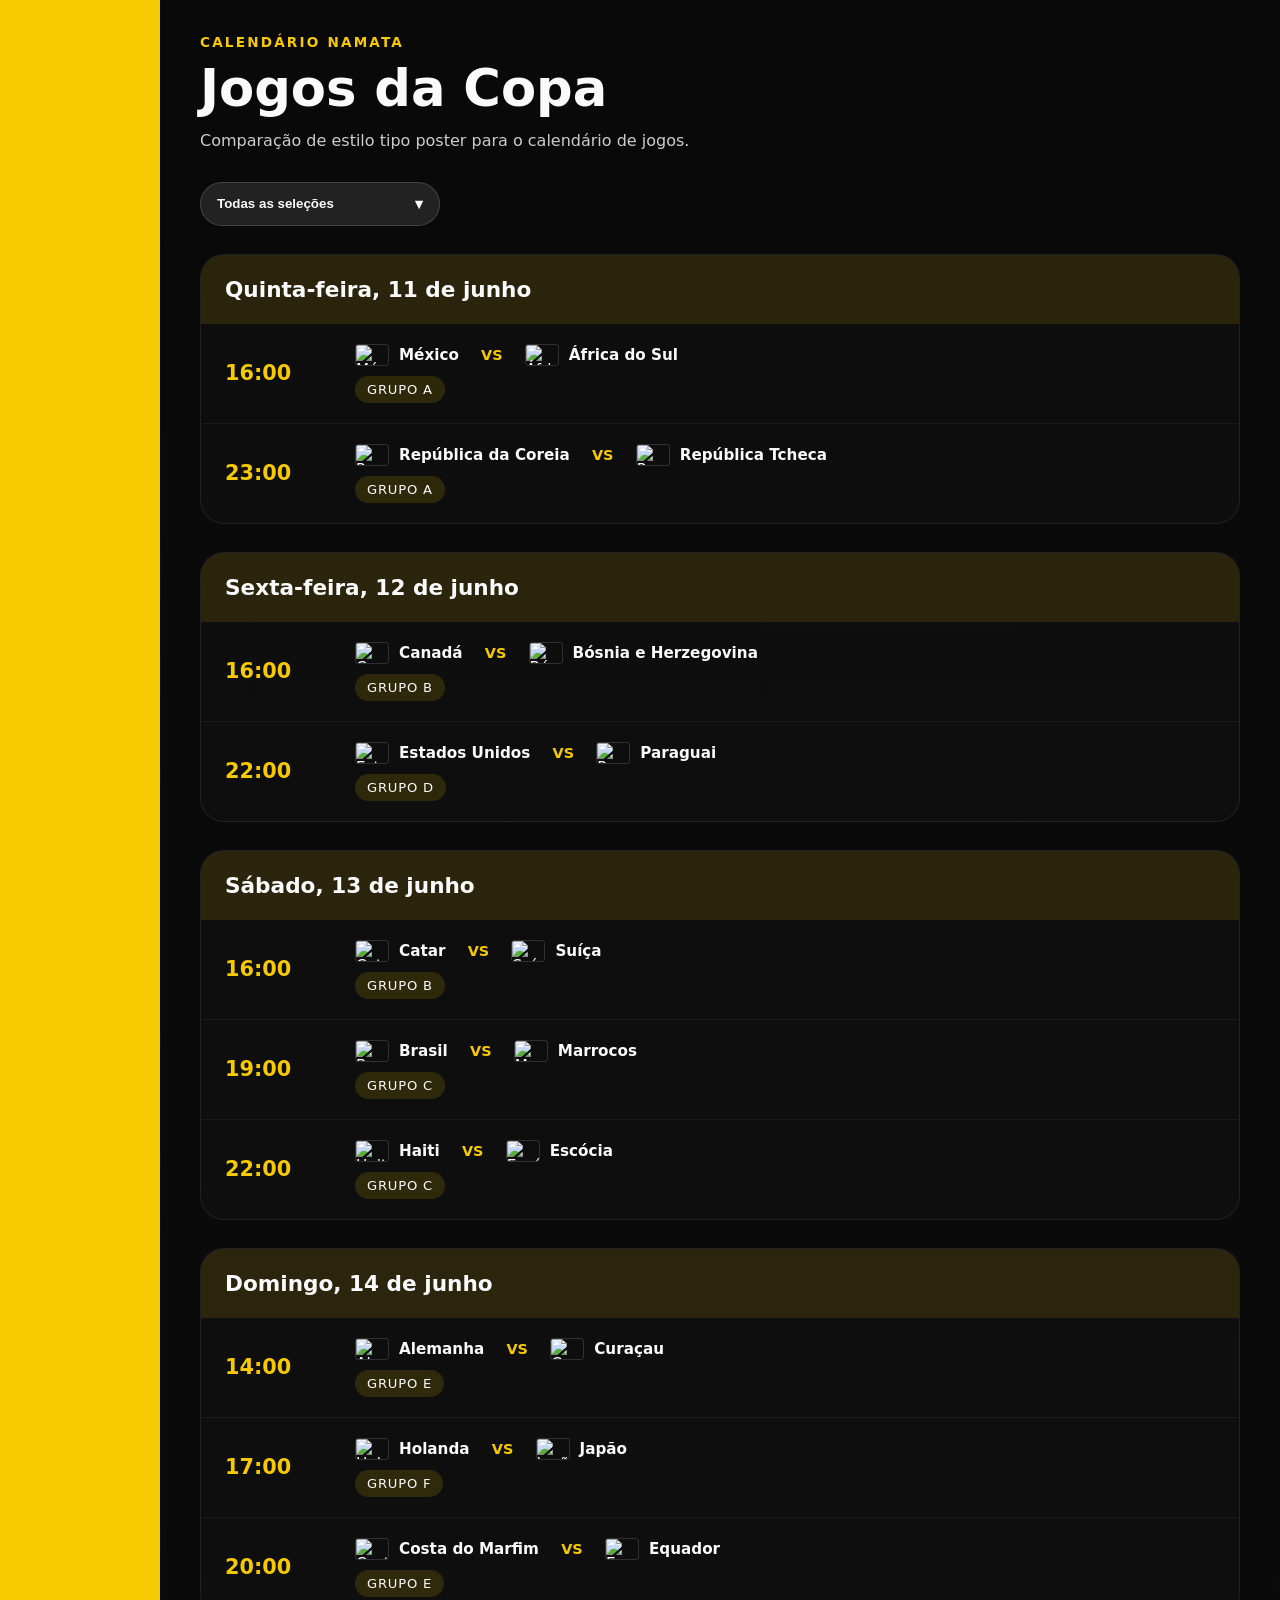
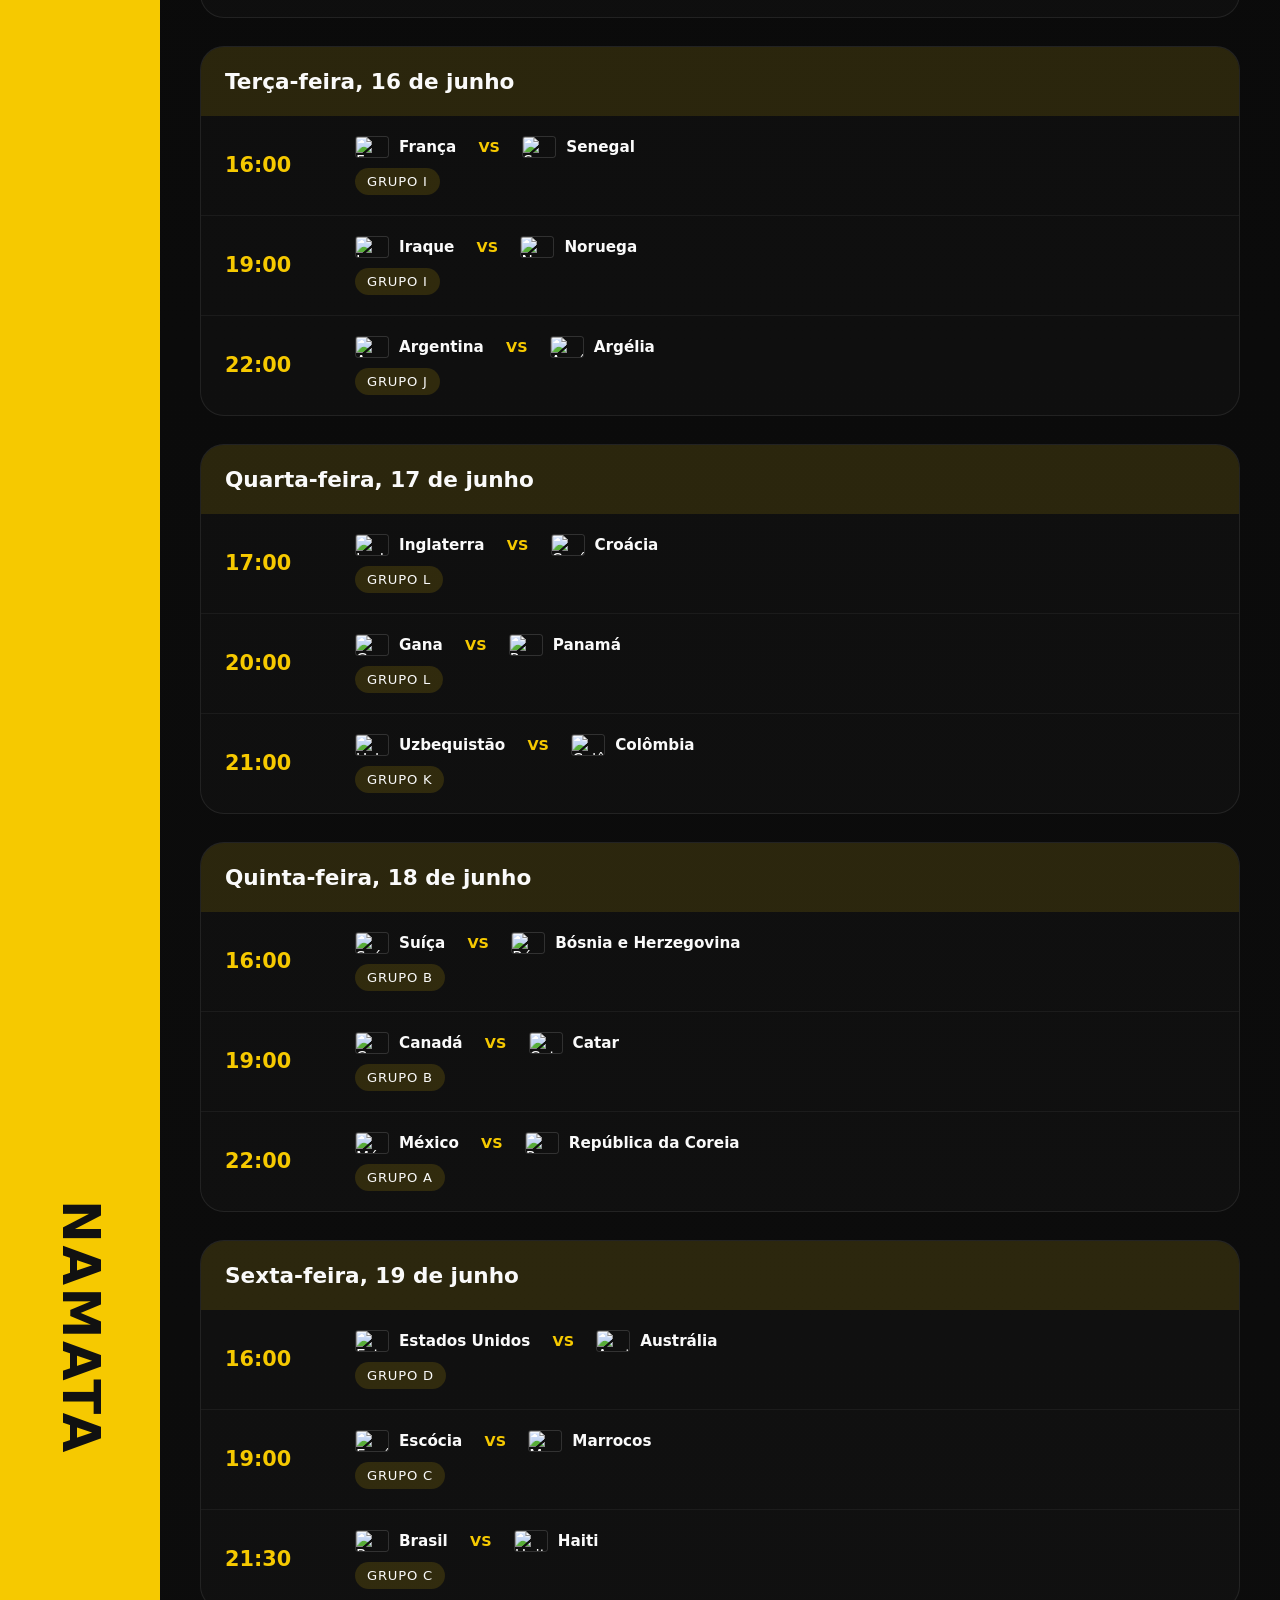
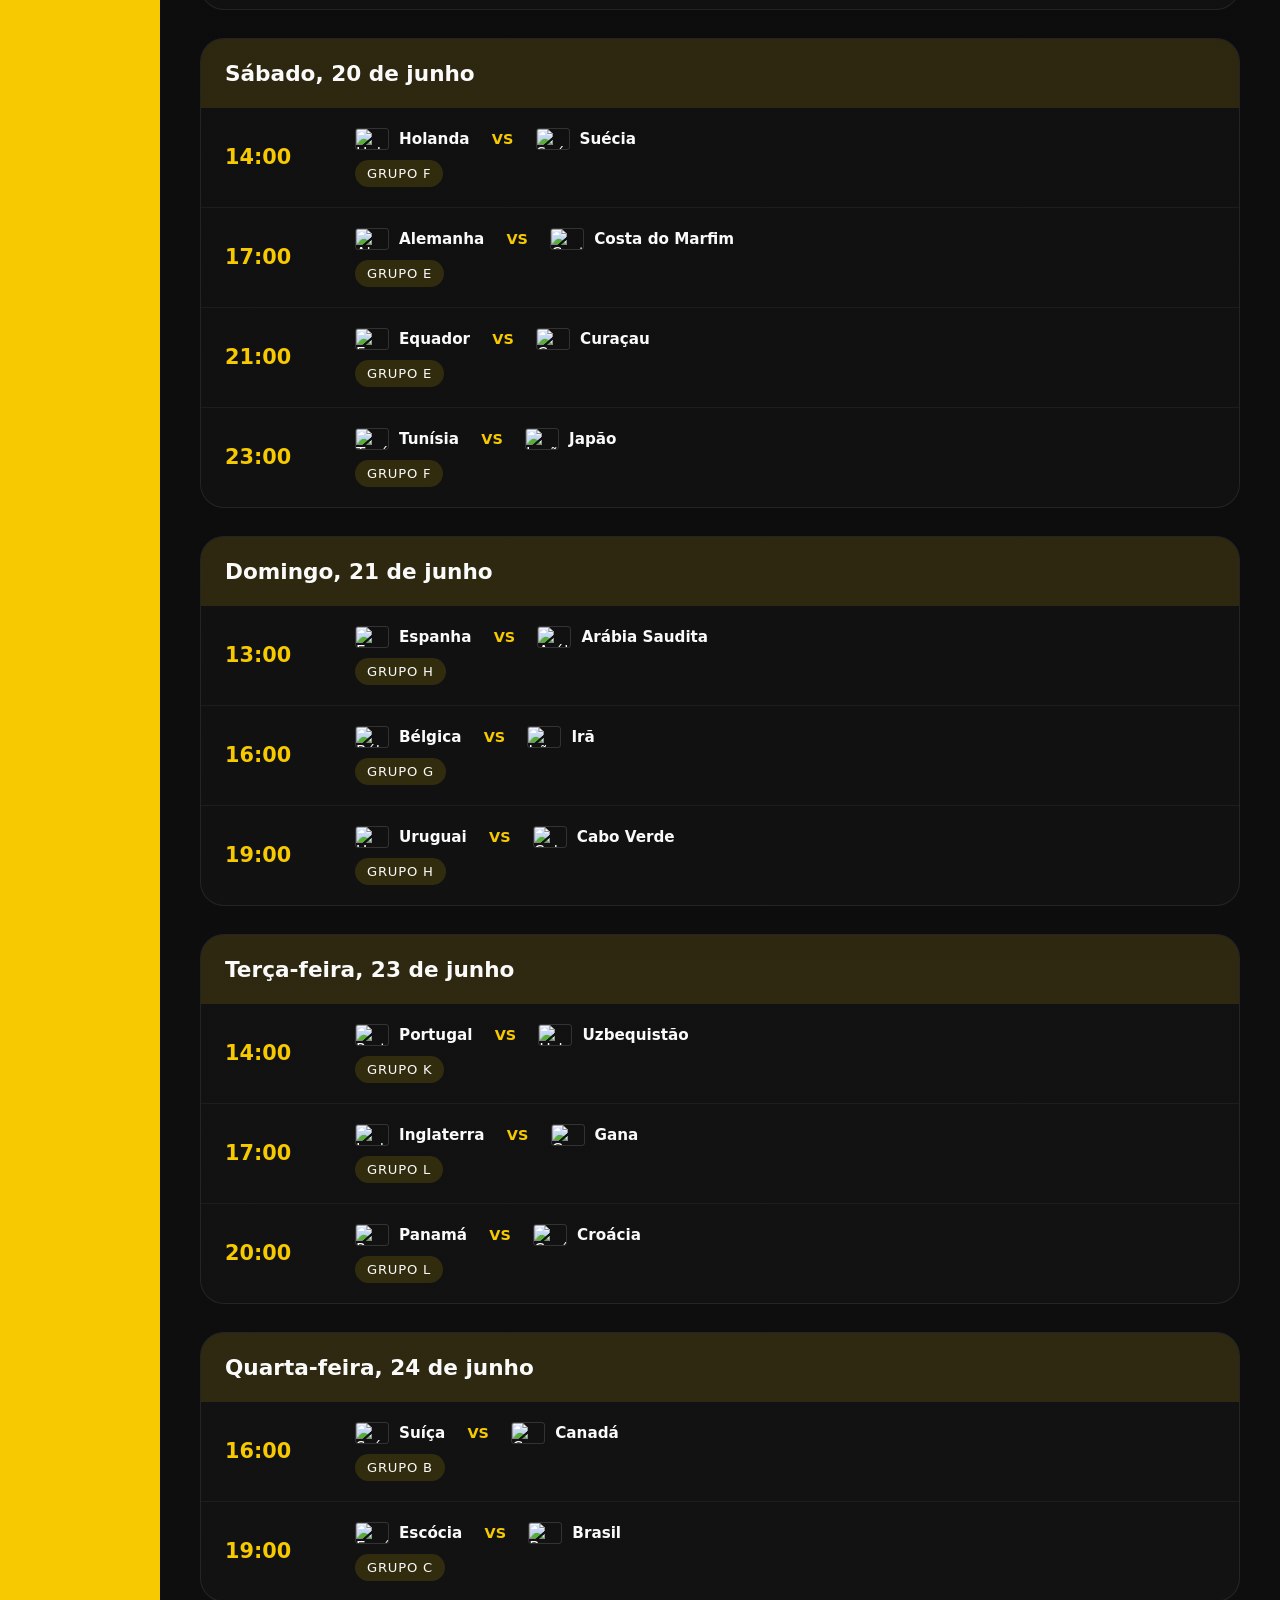
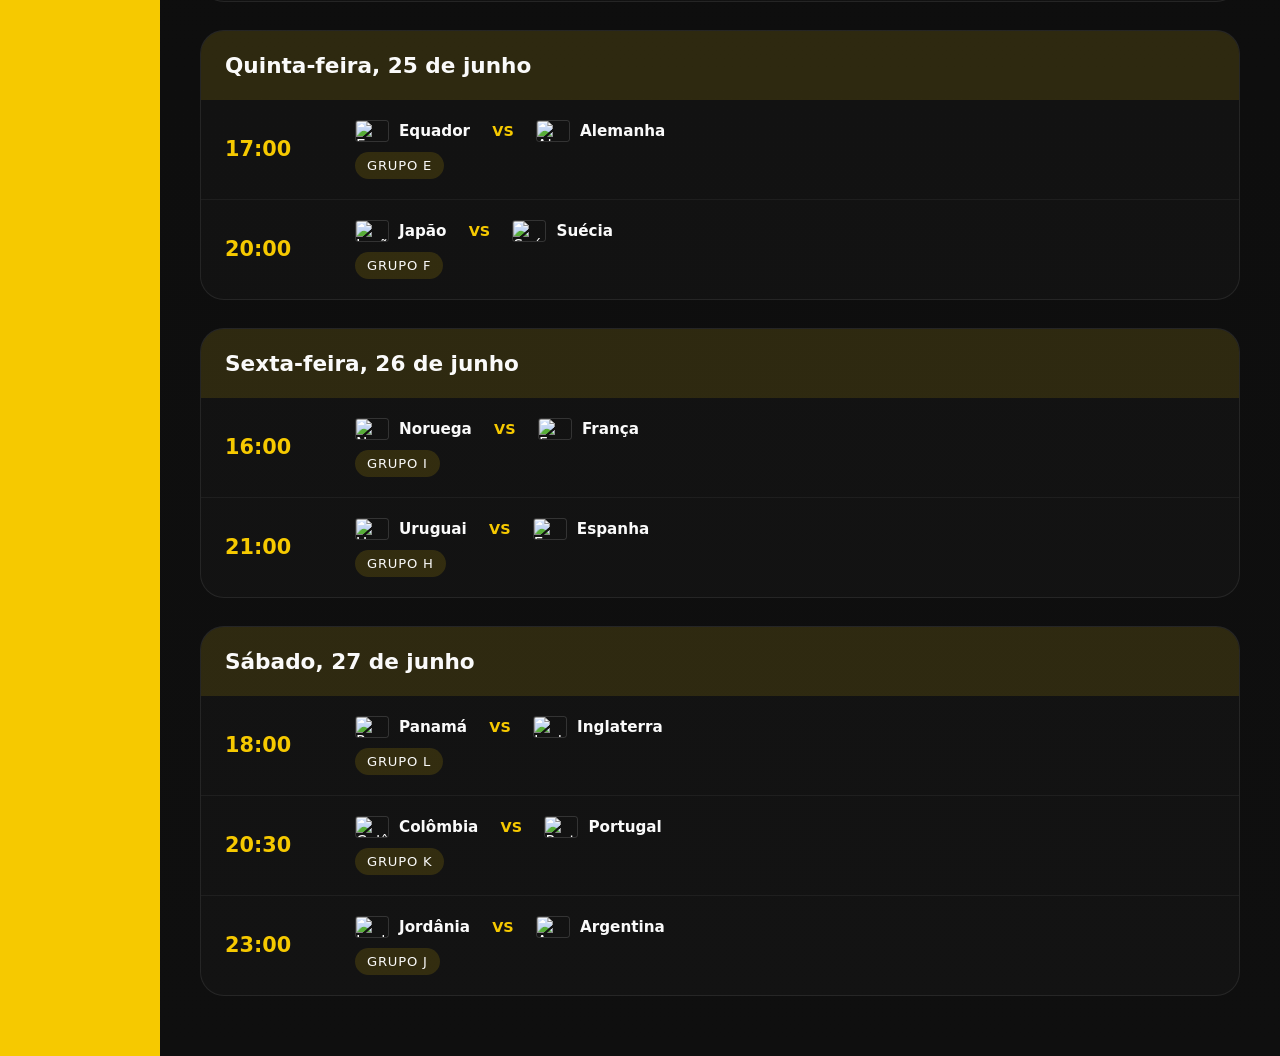
==== index.html @ 5f939810 "Add files via upload" ====
<!DOCTYPE html>
<html lang="pt-BR">
<head>
  <meta charset="UTF-8" />
  <meta name="viewport" content="width=device-width, initial-scale=1.0" />
  <title>Calendário Copa NAMATA - Estilo Poster</title>
  <link rel="stylesheet" href="poster.css" />
</head>
<body>
  <main class="poster-container">
    <aside class="poster-side">
      <span class="poster-side-label">NAMATA</span>
    </aside>

    <section class="poster-content">
      <header class="poster-header">
        <span class="eyebrow">Calendário NAMATA</span>
        <h1>Jogos da Copa</h1>
        <p>Comparação de estilo tipo poster para o calendário de jogos.</p>
      </header>

      <div class="filter-row">
        <button id="teamSelectButton" type="button" class="team-select-button">
          <span id="teamSelectLabel">Todas as seleções</span>
          <span class="arrow">▾</span>
        </button>
        <div id="teamSelectMenu" class="team-select-menu hidden"></div>
      </div>

      <div id="posterSchedule" class="poster-schedule"></div>
    </section>
  </main>

  <script src="poster.js"></script>
</body>
</html>
---- poster.css ----
:root {
  --bg: #070707;
  --panel: #f6c900;
  --card: rgba(255, 255, 255, 0.06);
  --text: #fafafa;
  --muted: #cccccc;
  --accent: #f6c900;
}

* {
  box-sizing: border-box;
}

body {
  margin: 0;
  min-height: 100vh;
  background: linear-gradient(180deg, #090909 0%, #0f0f0f 100%);
  color: var(--text);
  font-family: Inter, system-ui, sans-serif;
}

.poster-container {
  display: grid;
  grid-template-columns: 160px 1fr;
  min-height: 100vh;
}

.poster-side {
  background: var(--panel);
  display: flex;
  align-items: center;
  justify-content: center;
  padding: 24px;
}

.poster-side-label {
  font-size: 3.2rem;
  font-weight: 800;
  line-height: 1;
  letter-spacing: 0.05em;
  writing-mode: vertical-rl;
  text-orientation: mixed;
  text-transform: uppercase;
  color: #111;
}

.poster-content {
  padding: 32px 40px;
}

.poster-header {
  max-width: 720px;
  margin-bottom: 32px;
}

.eyebrow {
  display: inline-block;
  font-size: 0.85rem;
  font-weight: 700;
  letter-spacing: 0.16em;
  text-transform: uppercase;
  color: var(--accent);
  margin-bottom: 14px;
}

.poster-header h1 {
  margin: 0;
  font-size: clamp(2.5rem, 4vw, 4.8rem);
  line-height: 0.95;
}

.poster-header p {
  margin: 18px 0 0;
  max-width: 620px;
  color: var(--muted);
}

.filter-row {
  margin: 18px 0 28px;
  display: flex;
  flex-wrap: wrap;
  gap: 12px;
  align-items: center;
  position: relative;
}

.team-select-button {
  display: inline-flex;
  align-items: center;
  justify-content: space-between;
  gap: 12px;
  min-width: 240px;
  padding: 12px 16px;
  border-radius: 999px;
  border: 1px solid rgba(255, 255, 255, 0.16);
  background: rgba(255, 255, 255, 0.1);
  color: var(--text);
  font-weight: 700;
  cursor: pointer;
}

.team-select-button .arrow {
  font-size: 0.95rem;
}

.team-select-menu {
  position: absolute;
  top: 100%;
  left: 0;
  margin-top: 10px;
  z-index: 10;
  width: min(360px, 100%);
  max-height: 320px;
  overflow-y: auto;
  background: rgba(15, 15, 15, 0.95);
  border: 1px solid rgba(246, 201, 0, 0.24);
  border-radius: 18px;
  box-shadow: 0 20px 50px rgba(0, 0, 0, 0.28);
}

.team-select-menu.hidden {
  display: none;
}

.team-option {
  display: flex;
  align-items: center;
  gap: 12px;
  padding: 12px 16px;
  color: var(--text);
  cursor: pointer;
  transition: background 0.2s ease;
}

.team-option:hover,
.team-option.active {
  background: rgba(246, 201, 0, 0.14);
}

.team-option img {
  width: 28px;
  height: 20px;
  object-fit: cover;
  border-radius: 3px;
  border: 1px solid rgba(255, 255, 255, 0.12);
}

.team-option span {
  white-space: nowrap;
  overflow: hidden;
  text-overflow: ellipsis;
}

.poster-category {
  margin-bottom: 28px;
  border: 1px solid rgba(255, 255, 255, 0.08);
  border-radius: 24px;
  overflow: hidden;
  background: rgba(255, 255, 255, 0.02);
}

.poster-category-header {
  display: flex;
  justify-content: flex-start;
  flex-wrap: wrap;
  align-items: center;
  gap: 12px;
  padding: 22px 24px;
  background: rgba(246, 201, 0, 0.12);
}

.poster-category-header h2 {
  margin: 0;
  font-size: 1.35rem;
}

.poster-events {
  display: grid;
}

.poster-event {
  display: grid;
  grid-template-columns: 110px 1fr;
  gap: 20px;
  align-items: center;
  padding: 20px 24px;
  border-top: 1px solid rgba(255, 255, 255, 0.05);
}

.poster-event:first-of-type {
  border-top: none;
}

.event-time {
  font-size: 1.3rem;
  font-weight: 700;
  color: var(--accent);
}

.event-teams {
  display: flex;
  align-items: center;
  gap: 12px;
  flex-wrap: wrap;
  font-size: 0.95rem;
}

.team-box {
  display: flex;
  align-items: center;
  gap: 10px;
}

.team-flag {
  width: 34px;
  height: 22px;
  object-fit: cover;
  border-radius: 3px;
  border: 1px solid rgba(255, 255, 255, 0.14);
}

.team-box span {
  font-weight: 700;
}

.poster-group {
  display: inline-flex;
  margin-top: 10px;
  padding: 6px 12px;
  border-radius: 999px;
  background: rgba(246, 201, 0, 0.14);
  color: var(--text);
  font-size: 0.82rem;
  letter-spacing: 0.06em;
  text-transform: uppercase;
}

.vs {
  display: inline-flex;
  align-items: center;
  justify-content: center;
  min-width: 42px;
  color: var(--panel);
  font-size: 0.9rem;
  font-weight: 800;
}

@media (max-width: 980px) {
  .poster-container {
    grid-template-columns: 1fr;
  }

  .poster-side {
    padding: 16px;
  }

  .poster-side-label {
    font-size: 2.6rem;
  }
}

@media (max-width: 720px) {
  .poster-content {
    padding: 24px;
  }

  .poster-event {
    grid-template-columns: 1fr;
  }

  .event-time {
    font-size: 1.1rem;
  }

  .poster-header h1 {
    font-size: 2.6rem;
  }
}
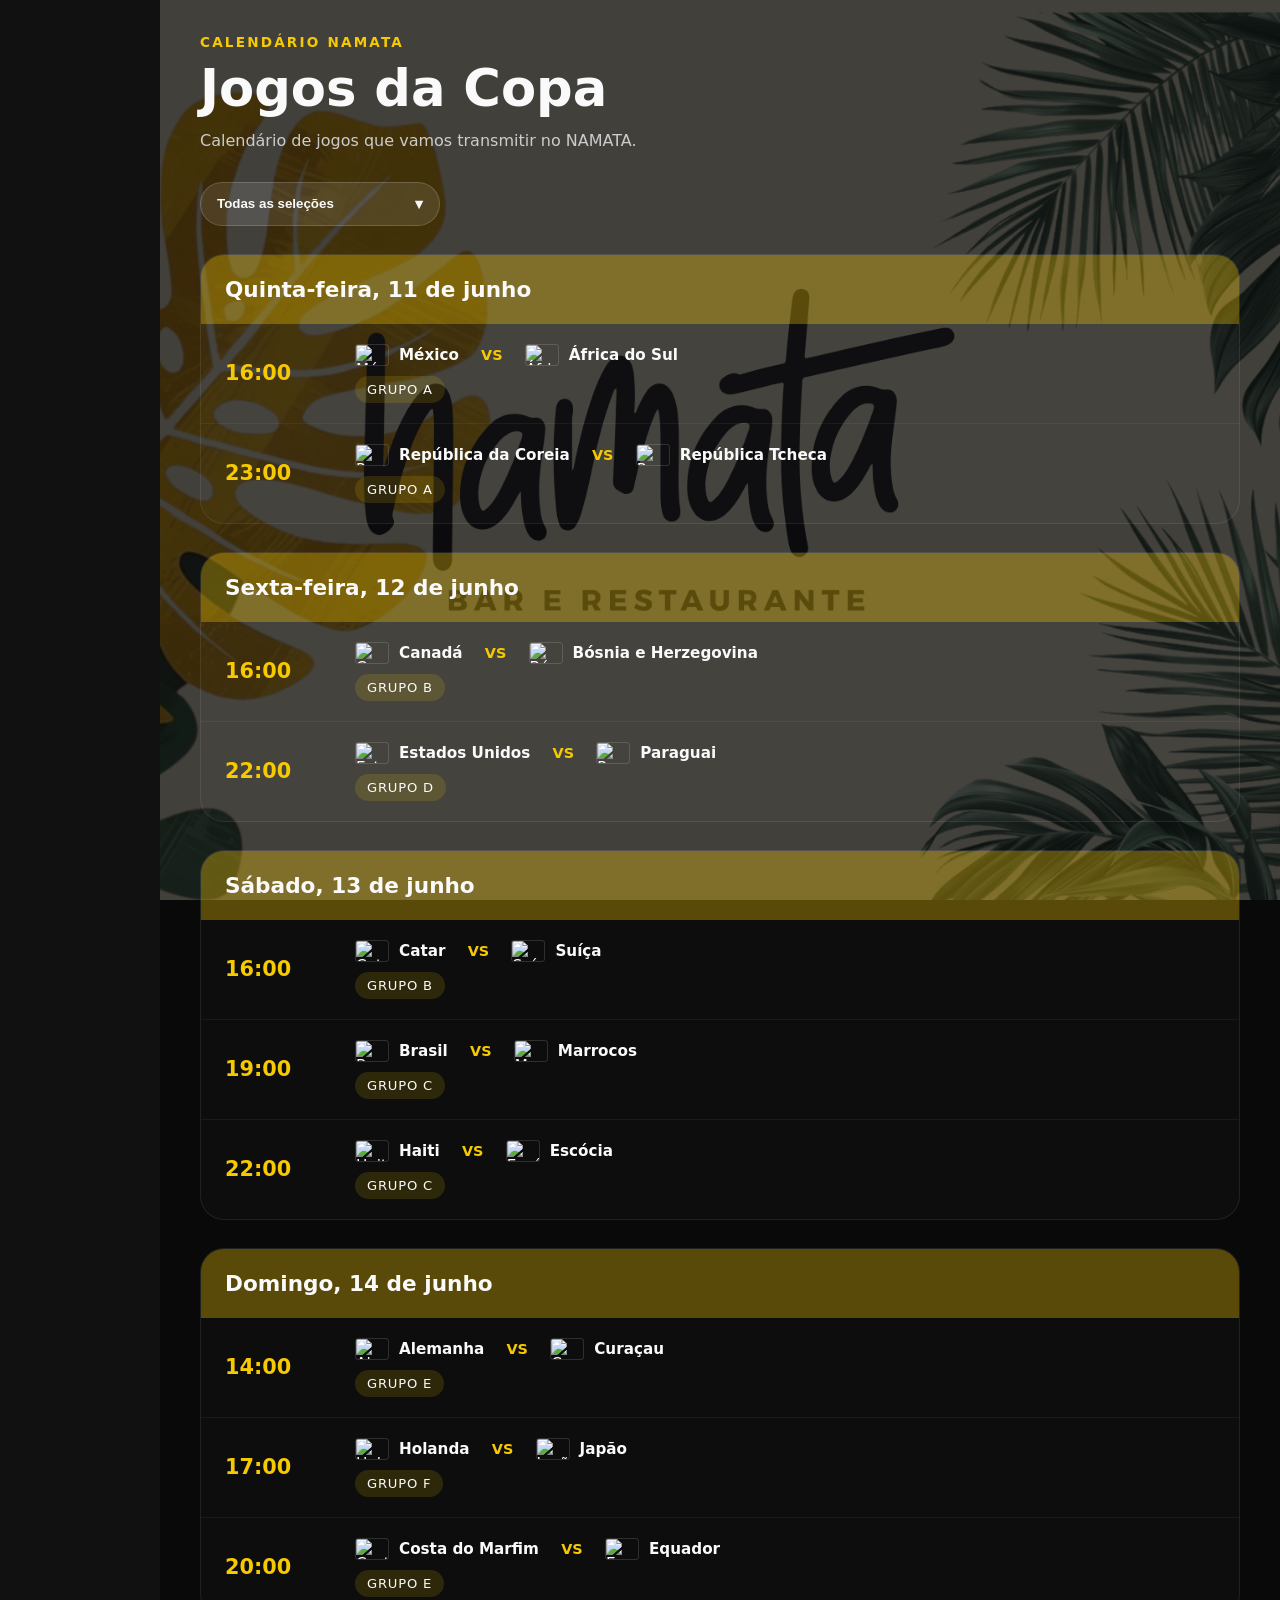
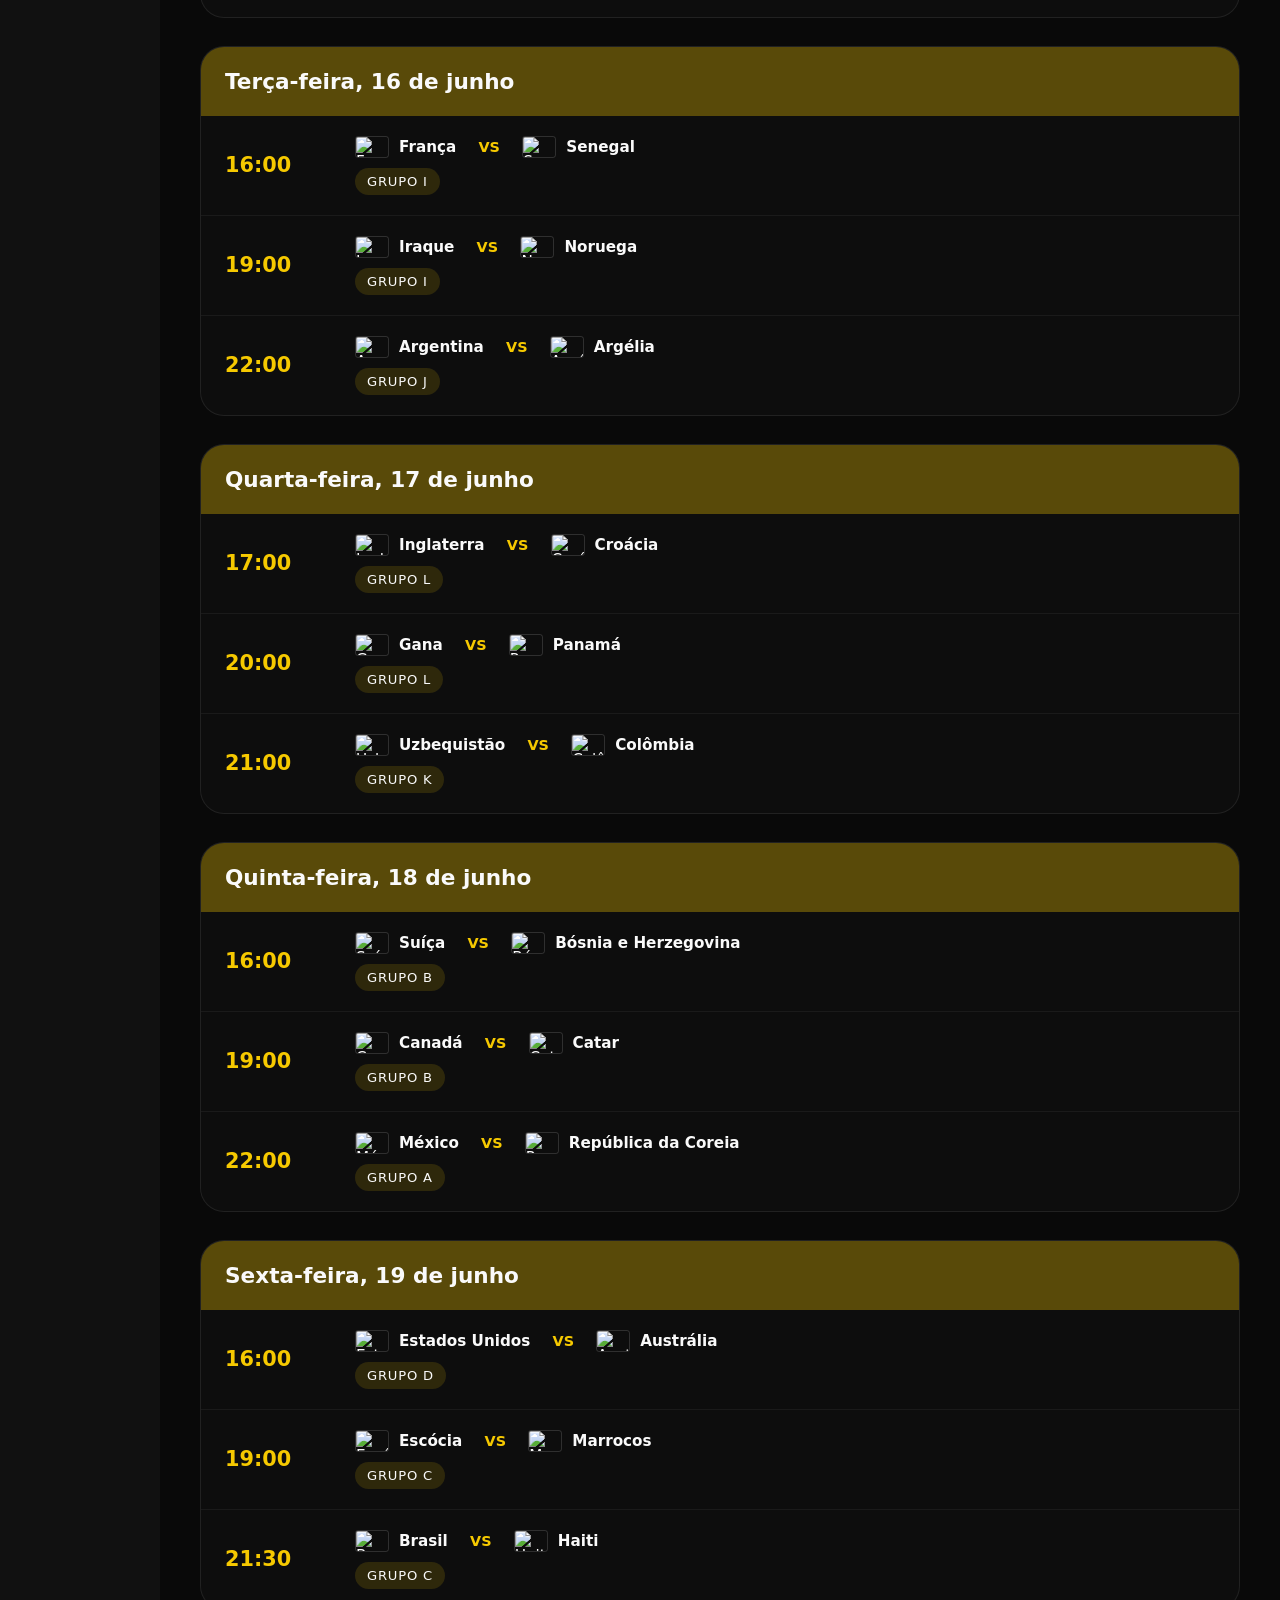
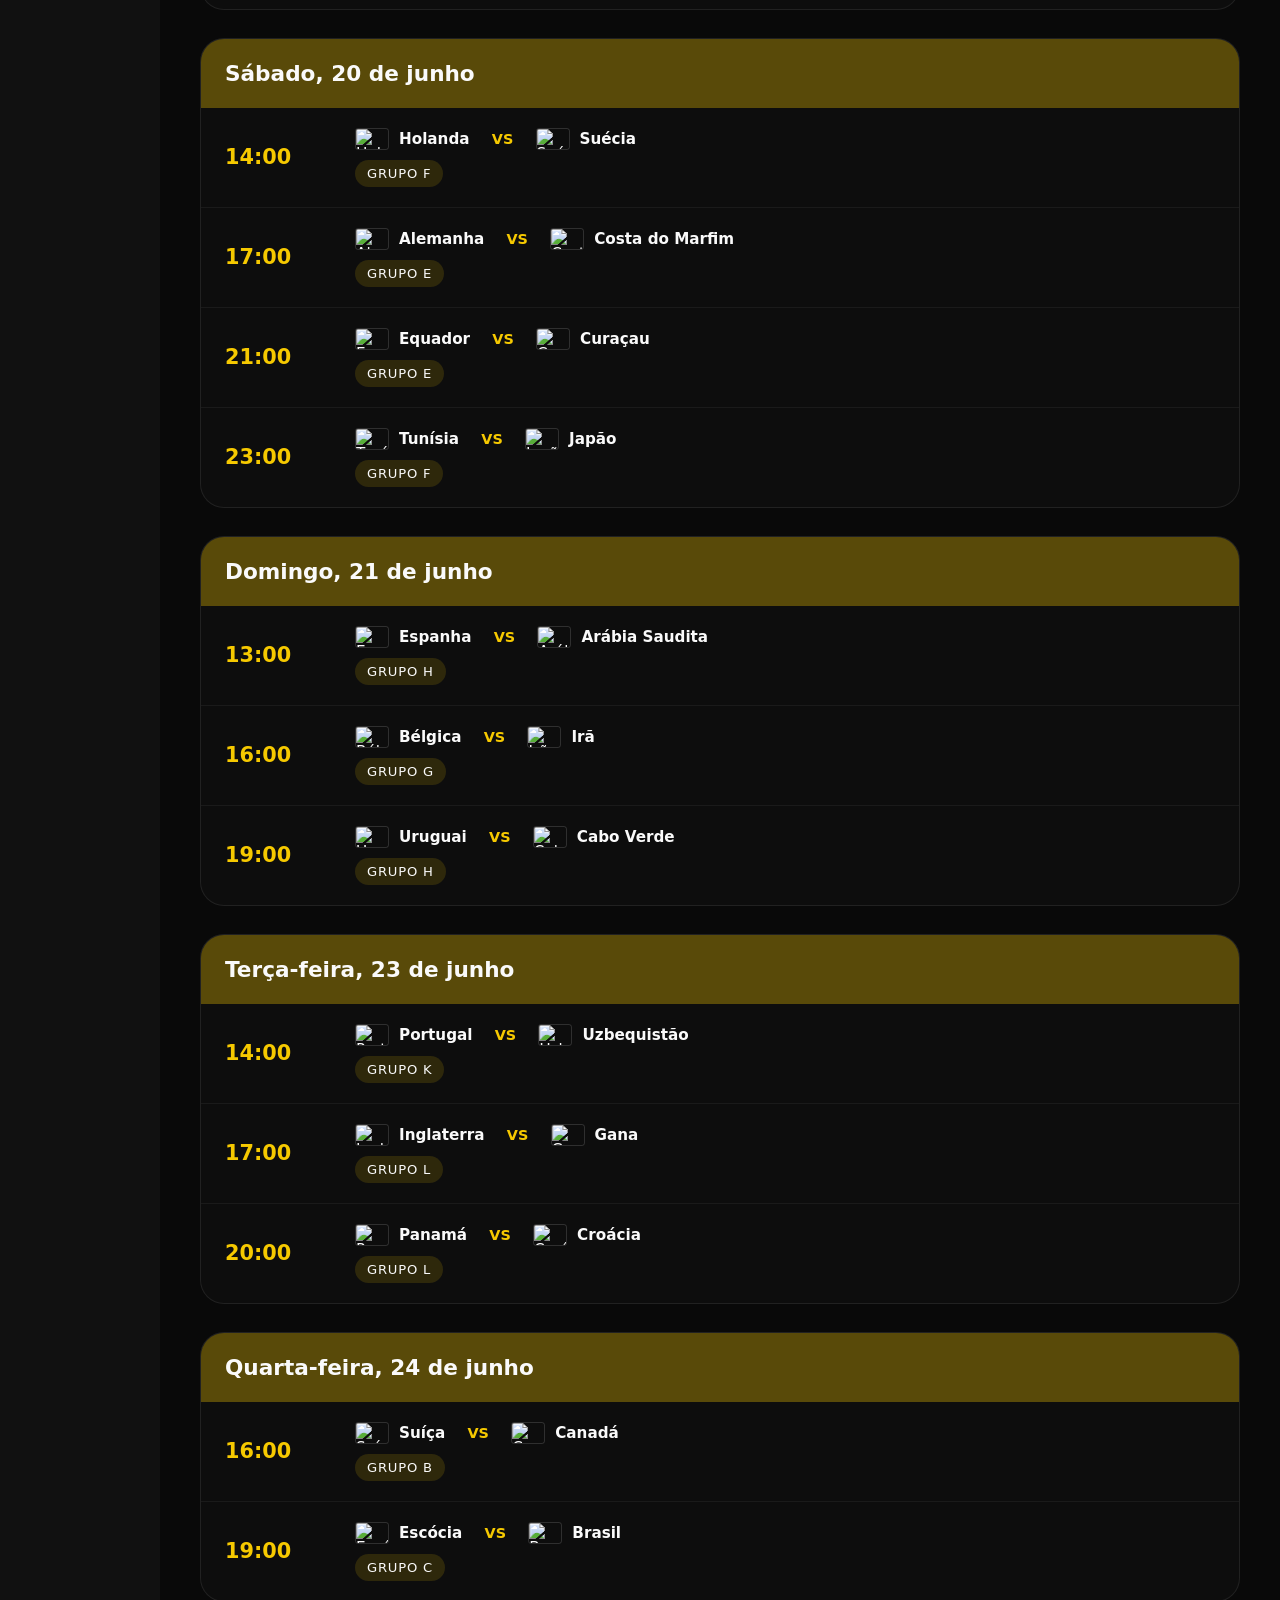
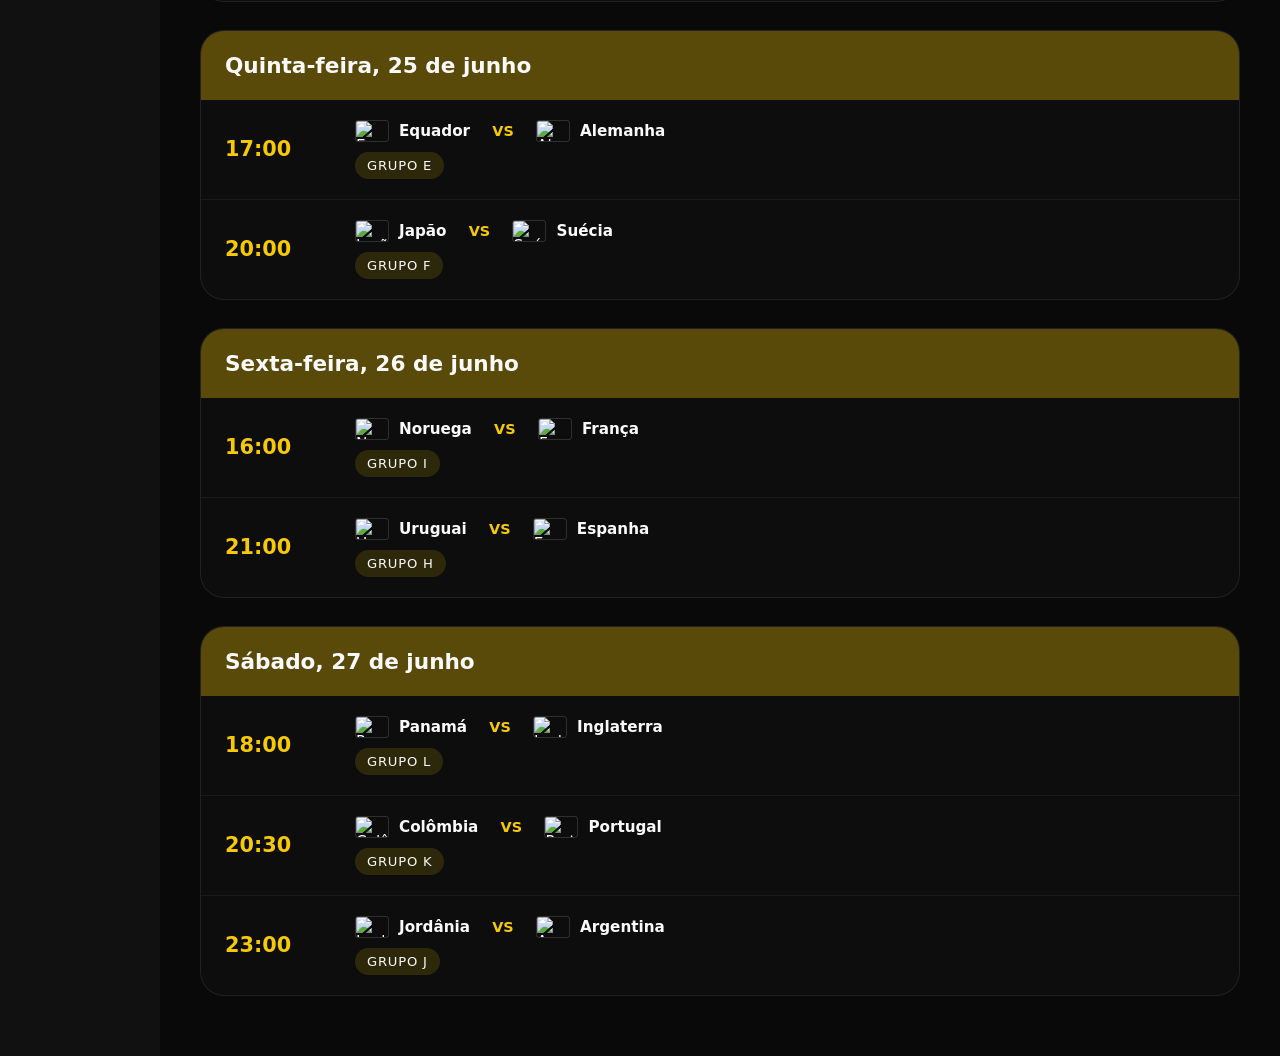
==== commit 691b72ea: "Add files via upload" ====
--- a/index.html
+++ b/index.html
@@ -4,19 +4,22 @@
   <meta charset="UTF-8" />
   <meta name="viewport" content="width=device-width, initial-scale=1.0" />
   <title>Calendário Copa NAMATA - Estilo Poster</title>
-  <link rel="stylesheet" href="poster.css" />
+  <link rel="icon" href="favicon.svg" type="image/svg+xml" />
+  <link rel="shortcut icon" href="favicon.svg" />
+  <link rel="alternate icon" href="favicon.ico" />
+  <link rel="stylesheet" href="styles.css" />
 </head>
 <body>
   <main class="poster-container">
     <aside class="poster-side">
-      <span class="poster-side-label">NAMATA</span>
+      <!-- Barra lateral preta sem texto -->
     </aside>
 
     <section class="poster-content">
       <header class="poster-header">
         <span class="eyebrow">Calendário NAMATA</span>
         <h1>Jogos da Copa</h1>
-        <p>Comparação de estilo tipo poster para o calendário de jogos.</p>
+        <p>Calendário  de jogos que vamos transmitir no NAMATA.</p>
       </header>
 
       <div class="filter-row">
--- a/styles.css
+++ b/styles.css
@@ -0,0 +1,340 @@
+:root {
+  --bg: #070707;
+  --panel: #f6c900;
+  --card: rgba(255, 255, 255, 0.06);
+  --text: #fafafa;
+  --muted: #cccccc;
+  --accent: #f6c900;
+}
+
+* {
+  box-sizing: border-box;
+}
+
+body {
+  margin: 0;
+  min-height: 100vh;
+  background-color: #090909;
+  color: var(--text);
+  font-family: Inter, system-ui, sans-serif;
+  position: relative;
+}
+
+body::before {
+  content: "";
+  position: fixed;
+  inset: 0;
+  background: url("IMG_0015.PNG") center center / cover no-repeat fixed;
+  opacity: 0.7;
+  pointer-events: none;
+  z-index: -2;
+}
+
+@media (max-width: 980px) {
+  body::before {
+    background-position: center top;
+    background-size: cover;
+    opacity: 0.6;
+  }
+  body::after {
+    background: rgba(12, 12, 12, 0.78);
+  }
+}
+
+@media (max-width: 600px) {
+  body::before {
+    background-position: center top;
+    background-size: cover;
+    opacity: 0.5;
+  }
+  body::after {
+    background: rgba(12, 12, 12, 0.85);
+  }
+}
+body::after {
+  content: "";
+  position: fixed;
+  inset: 0;
+  background: rgba(12, 12, 12, 0.65);
+  pointer-events: none;
+  z-index: -1;
+}
+
+.poster-container {
+  display: grid;
+  grid-template-columns: 160px 1fr;
+  min-height: 100vh;
+  position: relative;
+  overflow: hidden;
+}
+
+.poster-container::before {
+  content: "";
+  position: absolute;
+  inset: 0;
+  background: transparent;
+  pointer-events: none;
+  z-index: 0;
+}
+
+.poster-side,
+.poster-content {
+  position: relative;
+  z-index: 1;
+}
+
+.poster-side {
+  background: #111;
+  display: flex;
+  align-items: center;
+  justify-content: center;
+  padding: 24px;
+}
+
+.poster-side-label {
+  font-family: 'Segoe UI', Tahoma, Geneva, Verdana, sans-serif;
+  font-size: 3rem;
+  font-weight: 700;
+  line-height: 1;
+  letter-spacing: 0.15em;
+  text-transform: uppercase;
+  color: #fff;
+}
+
+.poster-content {
+  padding: 32px 40px;
+}
+
+.poster-header {
+  max-width: 720px;
+  margin-bottom: 32px;
+}
+
+.eyebrow {
+  display: inline-block;
+  font-size: 0.85rem;
+  font-weight: 700;
+  letter-spacing: 0.16em;
+  text-transform: uppercase;
+  color: var(--accent);
+  margin-bottom: 14px;
+}
+
+.poster-header h1 {
+  margin: 0;
+  font-size: clamp(2.5rem, 4vw, 4.8rem);
+  line-height: 0.95;
+}
+
+.poster-header p {
+  margin: 18px 0 0;
+  max-width: 620px;
+  color: var(--muted);
+}
+
+.filter-row {
+  margin: 18px 0 28px;
+  display: flex;
+  flex-wrap: wrap;
+  gap: 12px;
+  align-items: center;
+  position: relative;
+}
+
+.team-select-button {
+  display: inline-flex;
+  align-items: center;
+  justify-content: space-between;
+  gap: 12px;
+  min-width: 240px;
+  padding: 12px 16px;
+  border-radius: 999px;
+  border: 1px solid rgba(255, 255, 255, 0.16);
+  background: rgba(255, 255, 255, 0.1);
+  color: var(--text);
+  font-weight: 700;
+  cursor: pointer;
+}
+
+.team-select-button .arrow {
+  font-size: 0.95rem;
+}
+
+.team-select-menu {
+  position: absolute;
+  top: 100%;
+  left: 0;
+  margin-top: 10px;
+  z-index: 10;
+  width: min(360px, 100%);
+  max-height: 320px;
+  overflow-y: auto;
+  background: rgba(15, 15, 15, 0.95);
+  border: 1px solid rgba(246, 201, 0, 0.24);
+  border-radius: 18px;
+  box-shadow: 0 20px 50px rgba(0, 0, 0, 0.28);
+}
+
+.team-select-menu.hidden {
+  display: none;
+}
+
+.team-option {
+  display: flex;
+  align-items: center;
+  gap: 12px;
+  padding: 12px 16px;
+  color: var(--text);
+  cursor: pointer;
+  transition: background 0.2s ease;
+}
+
+.team-option:hover,
+.team-option.active {
+  background: rgba(246, 201, 0, 0.14);
+}
+
+.team-option img {
+  width: 28px;
+  height: 20px;
+  object-fit: cover;
+  border-radius: 3px;
+  border: 1px solid rgba(255, 255, 255, 0.12);
+}
+
+.team-option span {
+  white-space: nowrap;
+  overflow: hidden;
+  text-overflow: ellipsis;
+}
+
+.poster-category {
+  margin-bottom: 28px;
+  border: 1px solid rgba(255, 255, 255, 0.08);
+  border-radius: 24px;
+  overflow: hidden;
+  background: rgba(255, 255, 255, 0.02);
+}
+
+.poster-category-header {
+  display: flex;
+  justify-content: flex-start;
+  flex-wrap: wrap;
+  align-items: center;
+  gap: 12px;
+  padding: 22px 24px;
+  background: rgba(255, 208, 0, 0.315);
+}
+
+.poster-category-header h2 {
+  margin: 0;
+  font-size: 1.35rem;
+}
+
+.poster-events {
+  display: grid;
+}
+
+.poster-event {
+  display: grid;
+  grid-template-columns: 110px 1fr;
+  gap: 20px;
+  align-items: center;
+  padding: 20px 24px;
+  border-top: 1px solid rgba(255, 255, 255, 0.05);
+}
+
+.poster-event:first-of-type {
+  border-top: none;
+}
+
+.event-time {
+  font-size: 1.3rem;
+  font-weight: 700;
+  color: var(--accent);
+}
+
+.event-teams {
+  display: flex;
+  align-items: center;
+  gap: 12px;
+  flex-wrap: wrap;
+  font-size: 0.95rem;
+}
+
+.team-box {
+  display: flex;
+  align-items: center;
+  gap: 10px;
+}
+
+.team-flag {
+  width: 34px;
+  height: 22px;
+  object-fit: cover;
+  border-radius: 3px;
+  border: 1px solid rgba(255, 255, 255, 0.14);
+}
+
+.team-box span {
+  font-weight: 700;
+}
+
+.poster-group {
+  display: inline-flex;
+  margin-top: 10px;
+  padding: 6px 12px;
+  border-radius: 999px;
+  background: rgba(246, 201, 0, 0.14);
+  color: var(--text);
+  font-size: 0.82rem;
+  letter-spacing: 0.06em;
+  text-transform: uppercase;
+}
+
+.vs {
+  display: inline-flex;
+  align-items: center;
+  justify-content: center;
+  min-width: 42px;
+  color: var(--panel);
+  font-size: 0.9rem;
+  font-weight: 800;
+}
+
+@media (max-width: 980px) {
+  .poster-container {
+    grid-template-columns: 1fr;
+  }
+
+  .poster-side {
+    padding: 16px 24px;
+    justify-content: flex-start;
+  }
+
+  .poster-side-label {
+    font-size: 2.6rem;
+    writing-mode: horizontal-tb;
+    text-orientation: initial;
+    transform: none;
+    display: inline-block;
+  }
+}
+
+@media (max-width: 720px) {
+  .poster-content {
+    padding: 24px;
+  }
+
+  .poster-event {
+    grid-template-columns: 1fr;
+  }
+
+  .event-time {
+    font-size: 1.1rem;
+  }
+
+  .poster-header h1 {
+    font-size: 2.6rem;
+  }
+}
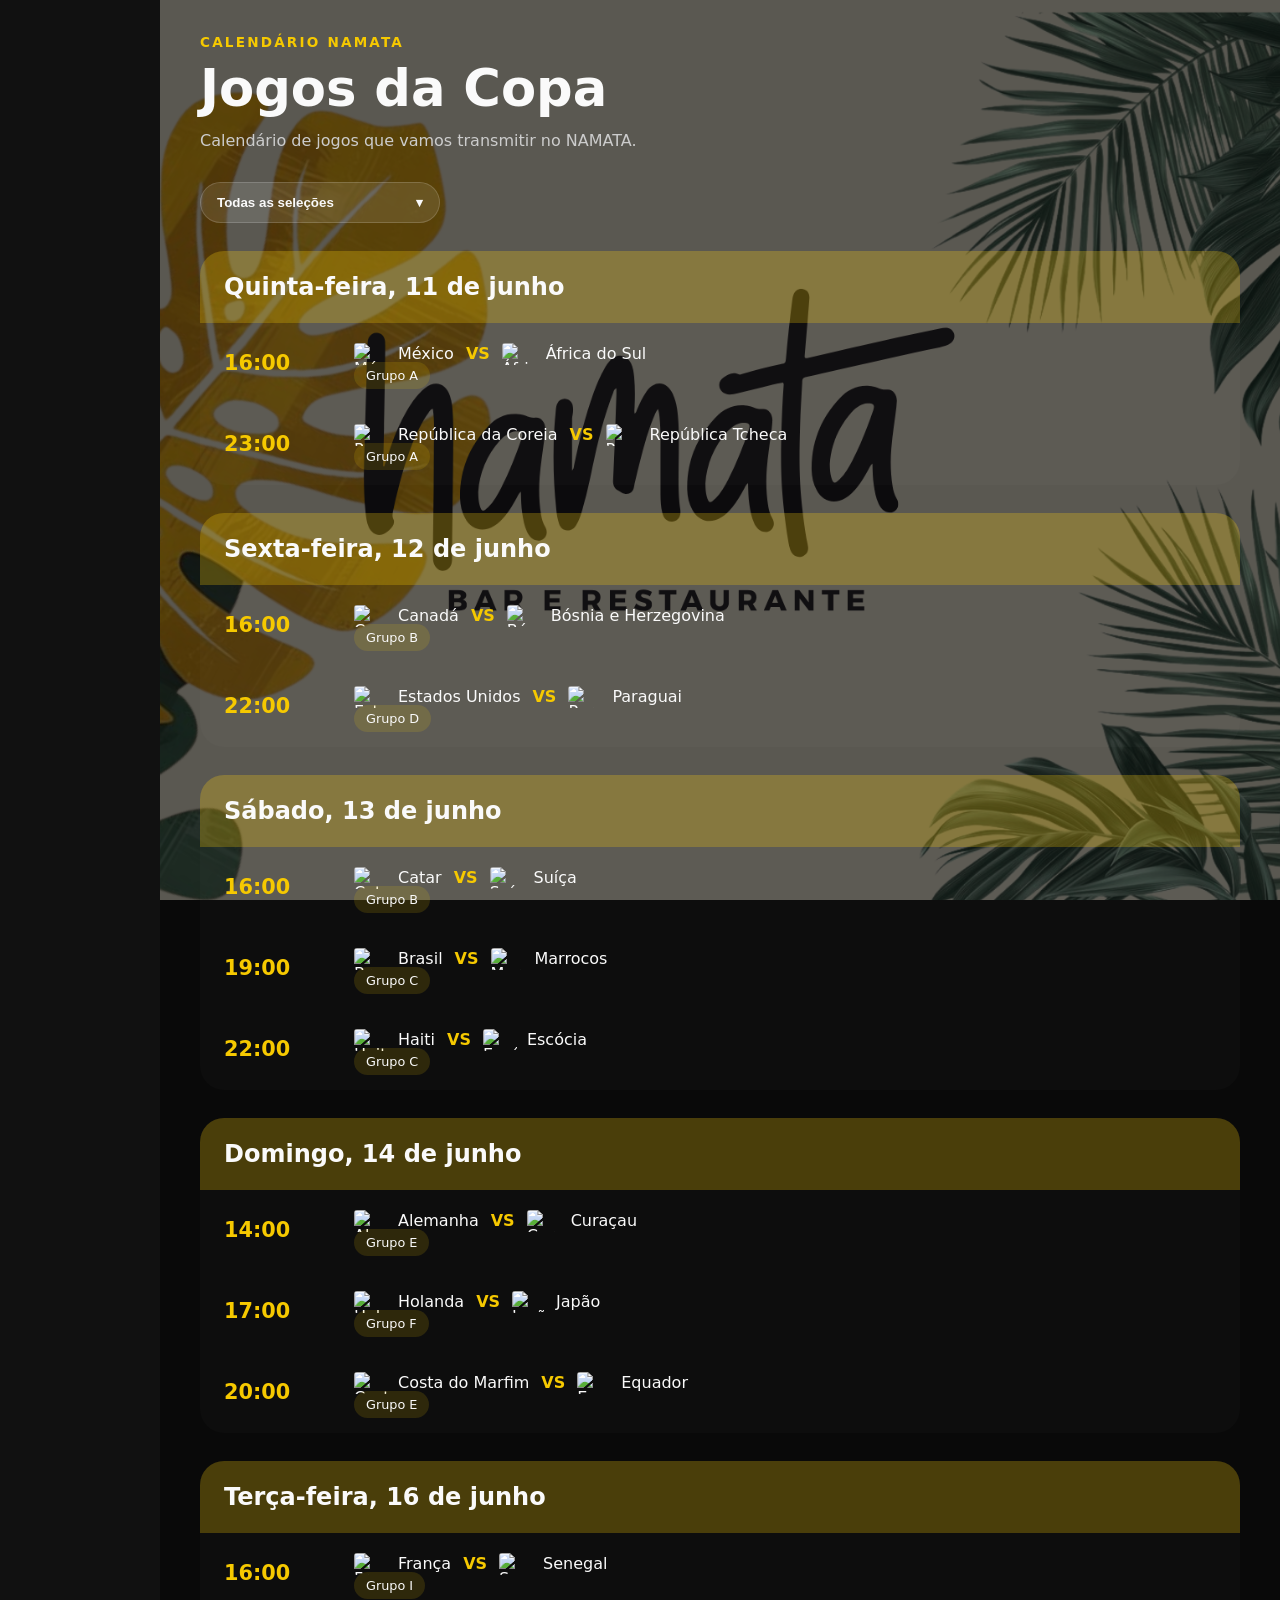
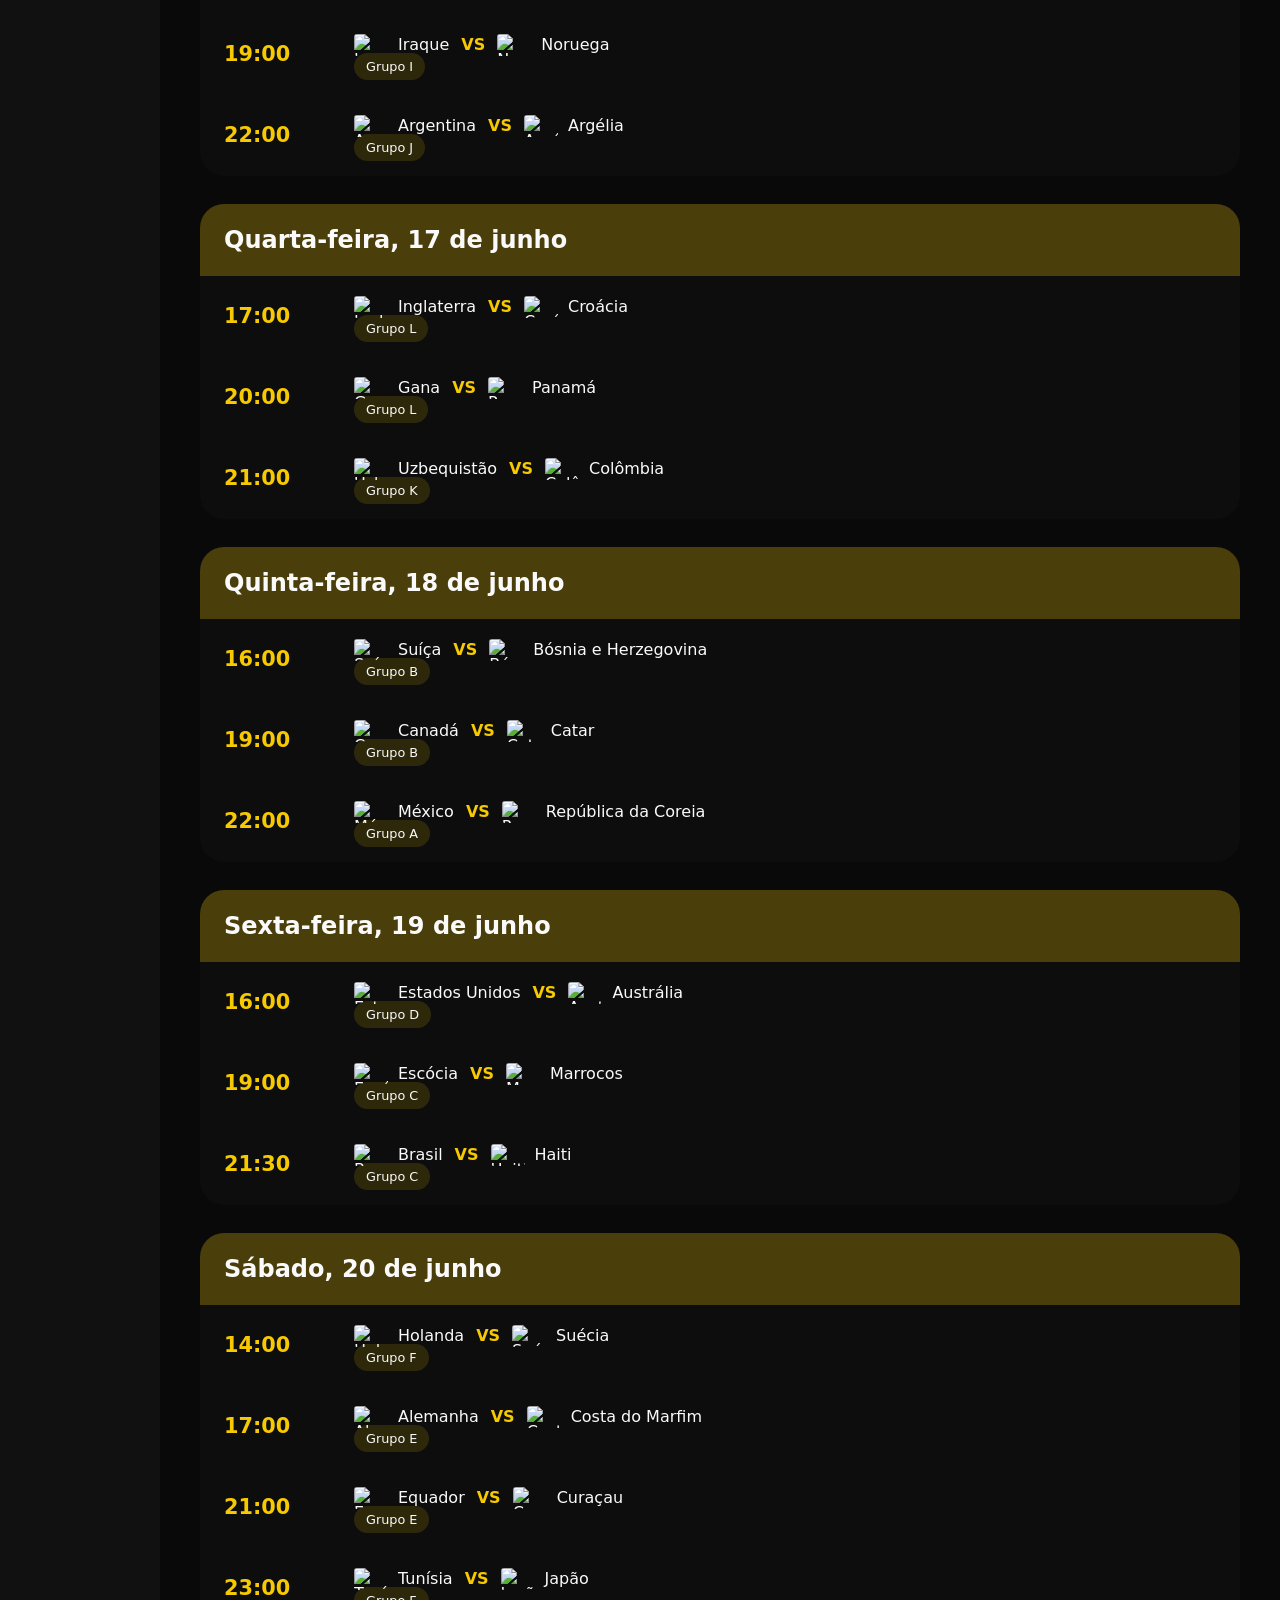
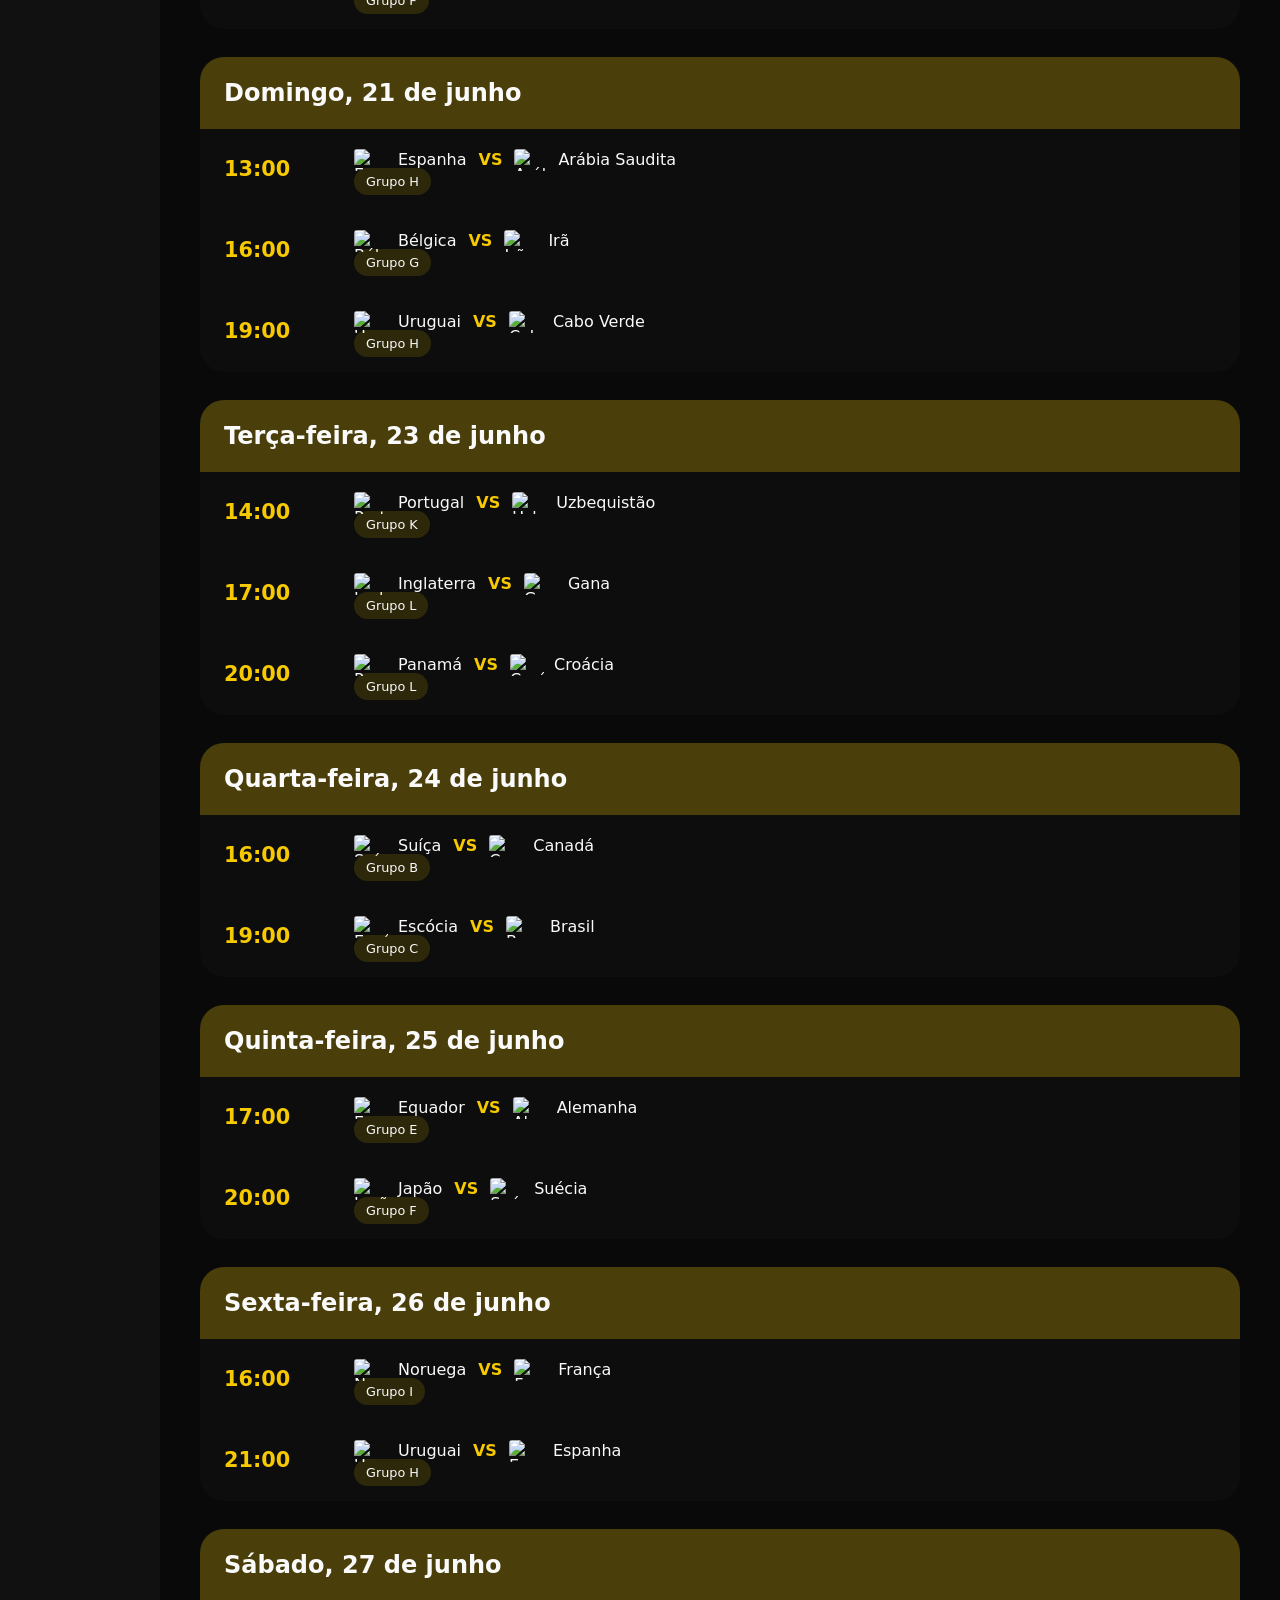
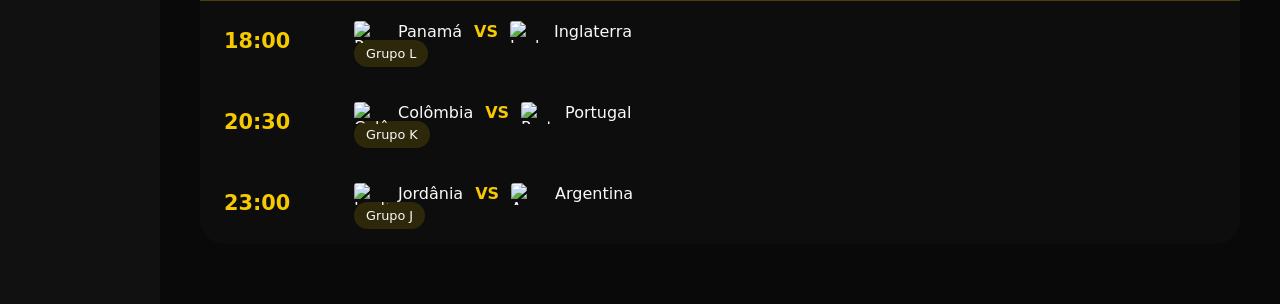
==== commit f632bd4f: "Add files via upload" ====
--- a/index.html
+++ b/index.html
@@ -10,6 +10,7 @@
   <link rel="stylesheet" href="styles.css" />
 </head>
 <body>
+  <div class="bg-fixed"></div>
   <main class="poster-container">
     <aside class="poster-side">
       <!-- Barra lateral preta sem texto -->
--- a/styles.css
+++ b/styles.css
@@ -20,46 +20,38 @@
   position: relative;
 }
 
-body::before {
+/* 🔥 BACKGROUND FIXO (FUNCIONA NO IOS) */
+.bg-fixed {
+  position: fixed;
+  top: 0;
+  left: 0;
+  width: 100%;
+  height: 100vh;
+  background: url("IMG_0015.PNG") center center / cover no-repeat;
+  z-index: -2;
+  pointer-events: none;
+  transform: translateZ(0);
+  will-change: transform;
+}
+
+/* 🌑 OVERLAY */
+.bg-fixed::after {
   content: "";
-  position: fixed;
-  inset: 0;
-  background: url("IMG_0015.PNG") center center / cover no-repeat fixed;
-  opacity: 0.7;
-  pointer-events: none;
-  z-index: -2;
-}
-
-@media (max-width: 980px) {
-  body::before {
-    background-position: center top;
-    background-size: cover;
-    opacity: 0.6;
-  }
-  body::after {
-    background: rgba(12, 12, 12, 0.78);
-  }
-}
-
-@media (max-width: 600px) {
-  body::before {
-    background-position: center top;
-    background-size: cover;
-    opacity: 0.5;
-  }
-  body::after {
-    background: rgba(12, 12, 12, 0.85);
-  }
-}
-body::after {
-  content: "";
-  position: fixed;
+  position: absolute;
   inset: 0;
   background: rgba(12, 12, 12, 0.65);
-  pointer-events: none;
-  z-index: -1;
-}
-
+}
+
+/* 📱 FIX REAL PARA IOS */
+@supports (-webkit-touch-callout: none) {
+  .bg-fixed {
+    position: absolute;
+    height: 120vh;
+    background-position: center top;
+  }
+}
+
+/* 📦 LAYOUT */
 .poster-container {
   display: grid;
   grid-template-columns: 160px 1fr;
@@ -68,15 +60,6 @@
   overflow: hidden;
 }
 
-.poster-container::before {
-  content: "";
-  position: absolute;
-  inset: 0;
-  background: transparent;
-  pointer-events: none;
-  z-index: 0;
-}
-
 .poster-side,
 .poster-content {
   position: relative;
@@ -105,6 +88,7 @@
   padding: 32px 40px;
 }
 
+/* HEADER */
 .poster-header {
   max-width: 720px;
   margin-bottom: 32px;
@@ -132,6 +116,7 @@
   color: var(--muted);
 }
 
+/* FILTRO */
 .filter-row {
   margin: 18px 0 28px;
   display: flex;
@@ -154,10 +139,6 @@
   color: var(--text);
   font-weight: 700;
   cursor: pointer;
-}
-
-.team-select-button .arrow {
-  font-size: 0.95rem;
 }
 
 .team-select-menu {
@@ -170,9 +151,7 @@
   max-height: 320px;
   overflow-y: auto;
   background: rgba(15, 15, 15, 0.95);
-  border: 1px solid rgba(246, 201, 0, 0.24);
   border-radius: 18px;
-  box-shadow: 0 20px 50px rgba(0, 0, 0, 0.28);
 }
 
 .team-select-menu.hidden {
@@ -184,68 +163,43 @@
   align-items: center;
   gap: 12px;
   padding: 12px 16px;
-  color: var(--text);
   cursor: pointer;
-  transition: background 0.2s ease;
-}
-
-.team-option:hover,
-.team-option.active {
+}
+
+.team-option:hover {
   background: rgba(246, 201, 0, 0.14);
 }
 
 .team-option img {
   width: 28px;
   height: 20px;
-  object-fit: cover;
   border-radius: 3px;
-  border: 1px solid rgba(255, 255, 255, 0.12);
-}
-
-.team-option span {
-  white-space: nowrap;
-  overflow: hidden;
-  text-overflow: ellipsis;
-}
-
+}
+
+/* CATEGORIA */
 .poster-category {
   margin-bottom: 28px;
-  border: 1px solid rgba(255, 255, 255, 0.08);
   border-radius: 24px;
   overflow: hidden;
   background: rgba(255, 255, 255, 0.02);
 }
 
 .poster-category-header {
-  display: flex;
-  justify-content: flex-start;
-  flex-wrap: wrap;
-  align-items: center;
-  gap: 12px;
   padding: 22px 24px;
-  background: rgba(255, 208, 0, 0.315);
+  background: rgba(255, 208, 0, 0.25);
 }
 
 .poster-category-header h2 {
   margin: 0;
-  font-size: 1.35rem;
-}
-
-.poster-events {
-  display: grid;
-}
-
+}
+
+/* EVENTOS */
 .poster-event {
   display: grid;
   grid-template-columns: 110px 1fr;
   gap: 20px;
   align-items: center;
   padding: 20px 24px;
-  border-top: 1px solid rgba(255, 255, 255, 0.05);
-}
-
-.poster-event:first-of-type {
-  border-top: none;
 }
 
 .event-time {
@@ -259,7 +213,6 @@
   align-items: center;
   gap: 12px;
   flex-wrap: wrap;
-  font-size: 0.95rem;
 }
 
 .team-box {
@@ -271,53 +224,34 @@
 .team-flag {
   width: 34px;
   height: 22px;
-  object-fit: cover;
   border-radius: 3px;
-  border: 1px solid rgba(255, 255, 255, 0.14);
-}
-
-.team-box span {
-  font-weight: 700;
 }
 
 .poster-group {
-  display: inline-flex;
   margin-top: 10px;
   padding: 6px 12px;
   border-radius: 999px;
   background: rgba(246, 201, 0, 0.14);
-  color: var(--text);
-  font-size: 0.82rem;
-  letter-spacing: 0.06em;
-  text-transform: uppercase;
+  font-size: 0.8rem;
 }
 
 .vs {
-  display: inline-flex;
-  align-items: center;
-  justify-content: center;
-  min-width: 42px;
+  font-weight: 800;
   color: var(--panel);
-  font-size: 0.9rem;
-  font-weight: 800;
-}
-
+}
+
+/* RESPONSIVO */
 @media (max-width: 980px) {
   .poster-container {
     grid-template-columns: 1fr;
   }
 
   .poster-side {
-    padding: 16px 24px;
     justify-content: flex-start;
   }
 
   .poster-side-label {
-    font-size: 2.6rem;
-    writing-mode: horizontal-tb;
-    text-orientation: initial;
-    transform: none;
-    display: inline-block;
+    font-size: 2.2rem;
   }
 }
 
@@ -330,11 +264,7 @@
     grid-template-columns: 1fr;
   }
 
-  .event-time {
-    font-size: 1.1rem;
-  }
-
   .poster-header h1 {
-    font-size: 2.6rem;
+    font-size: 2.4rem;
   }
 }
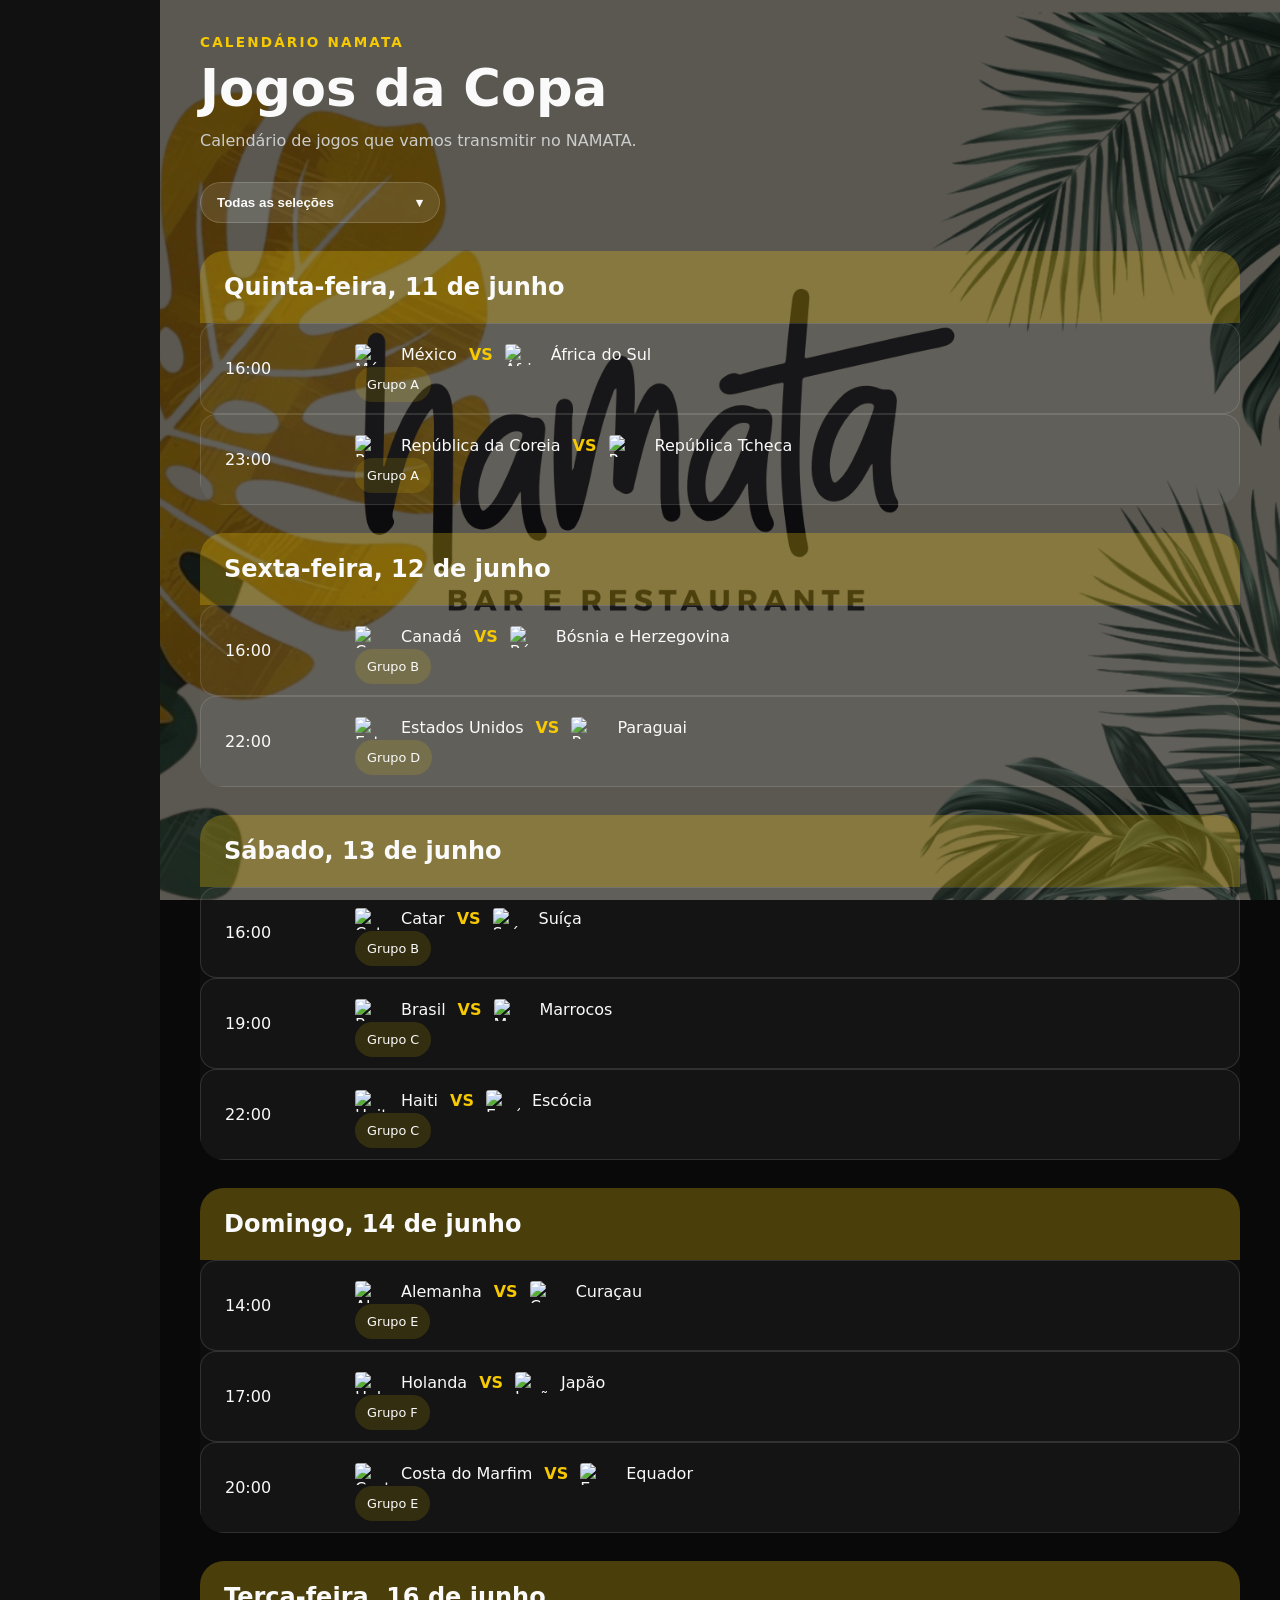
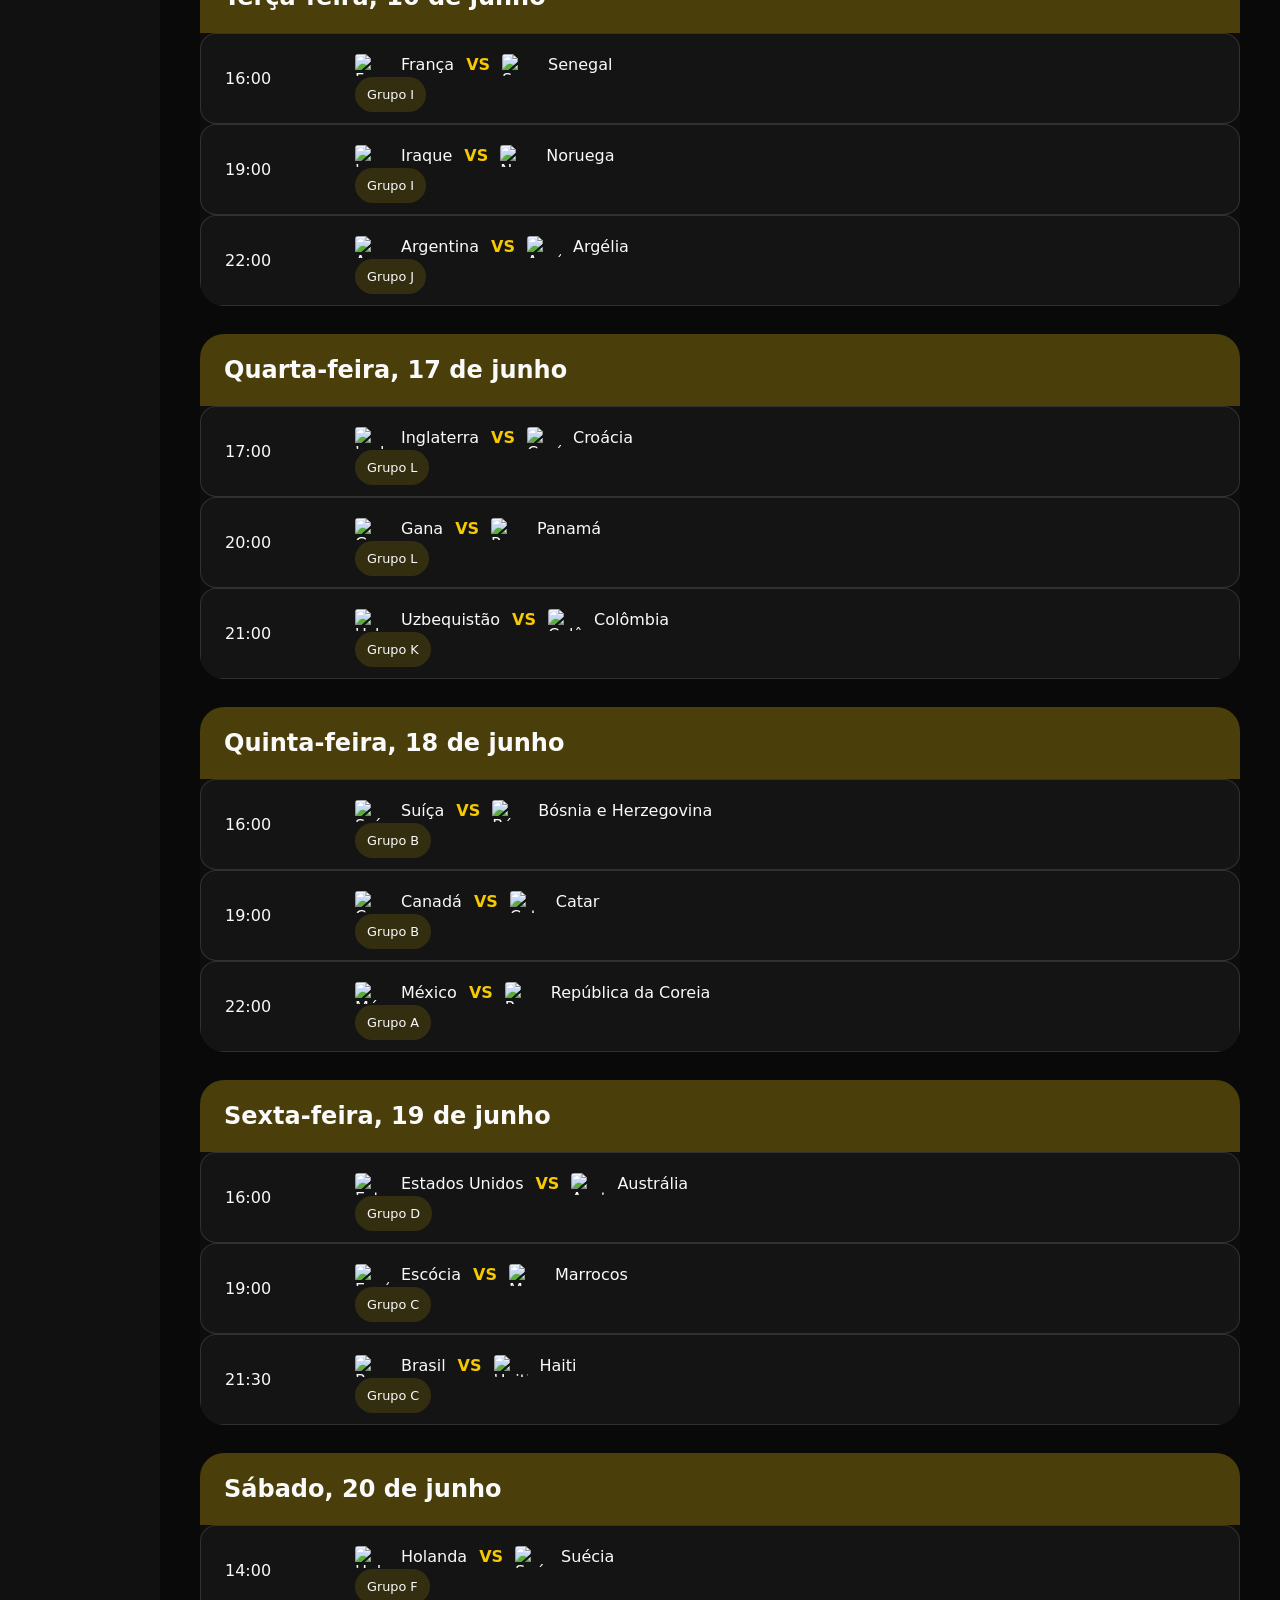
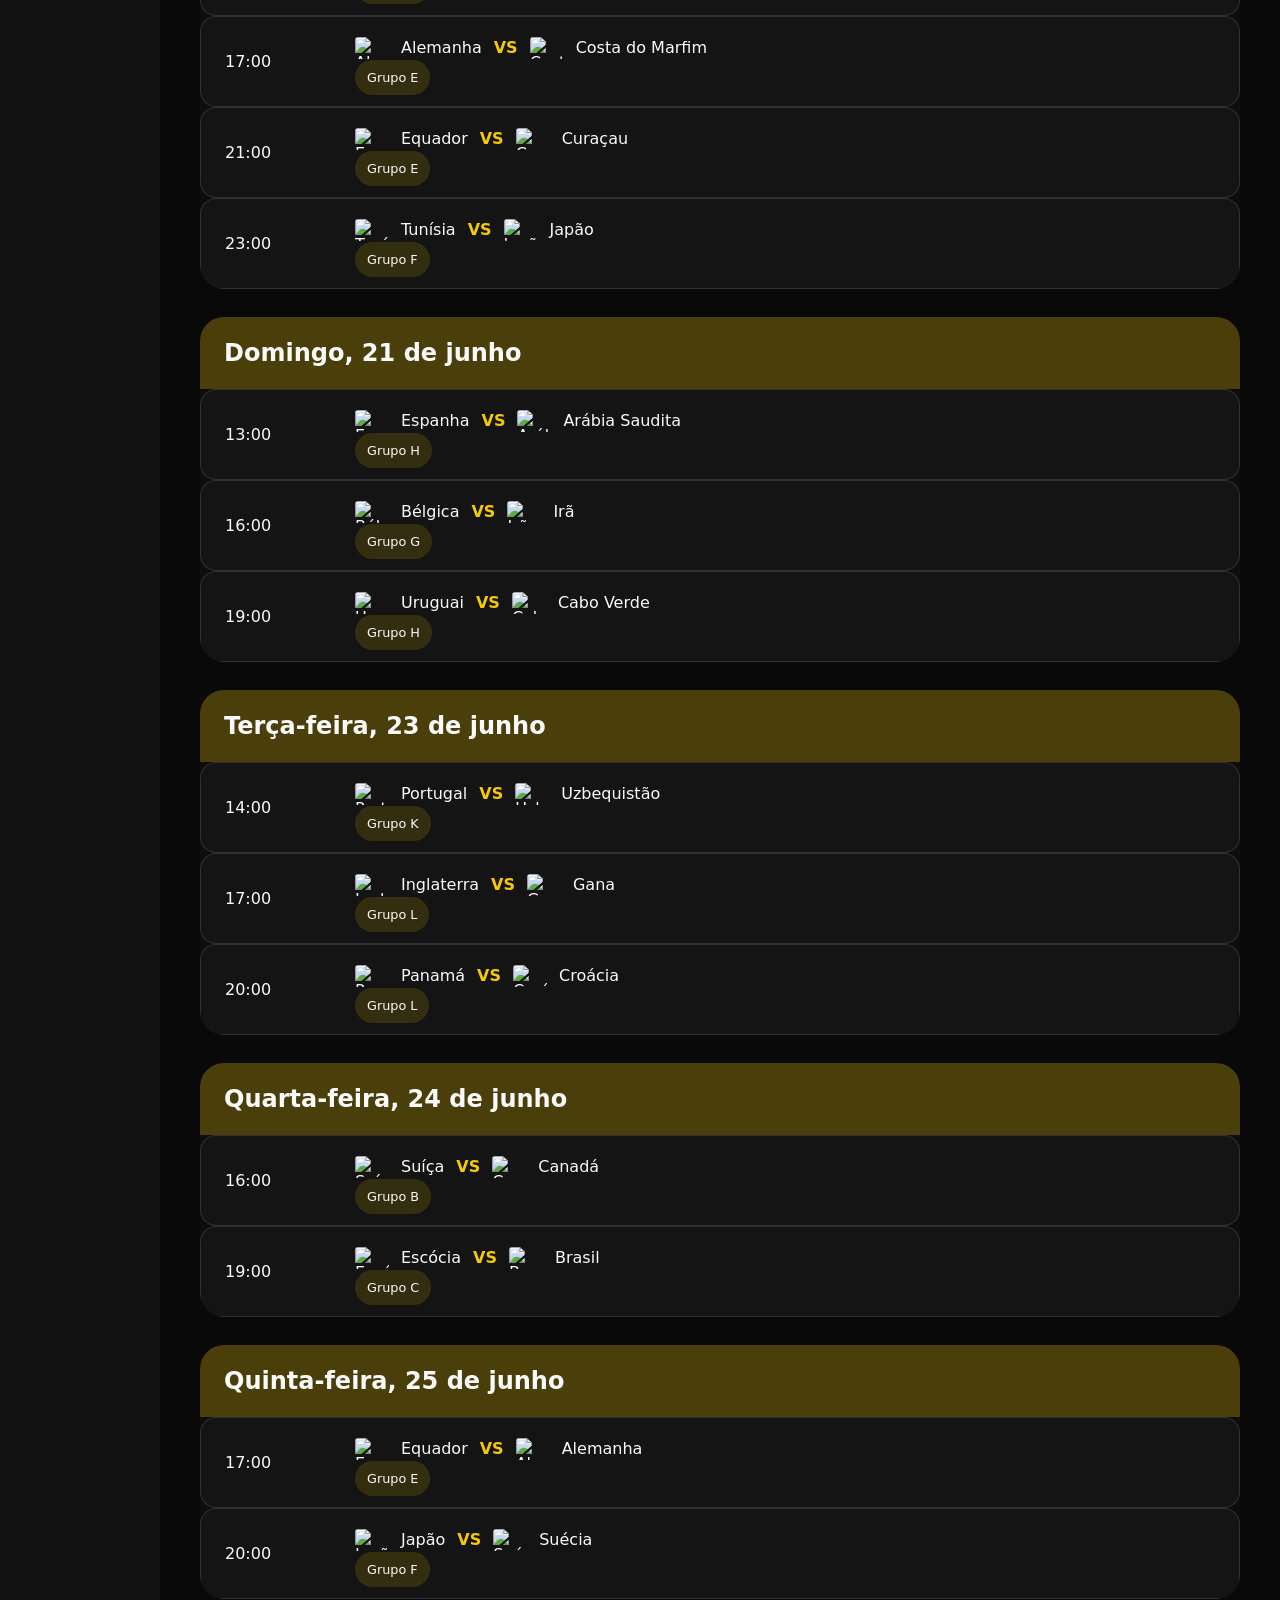
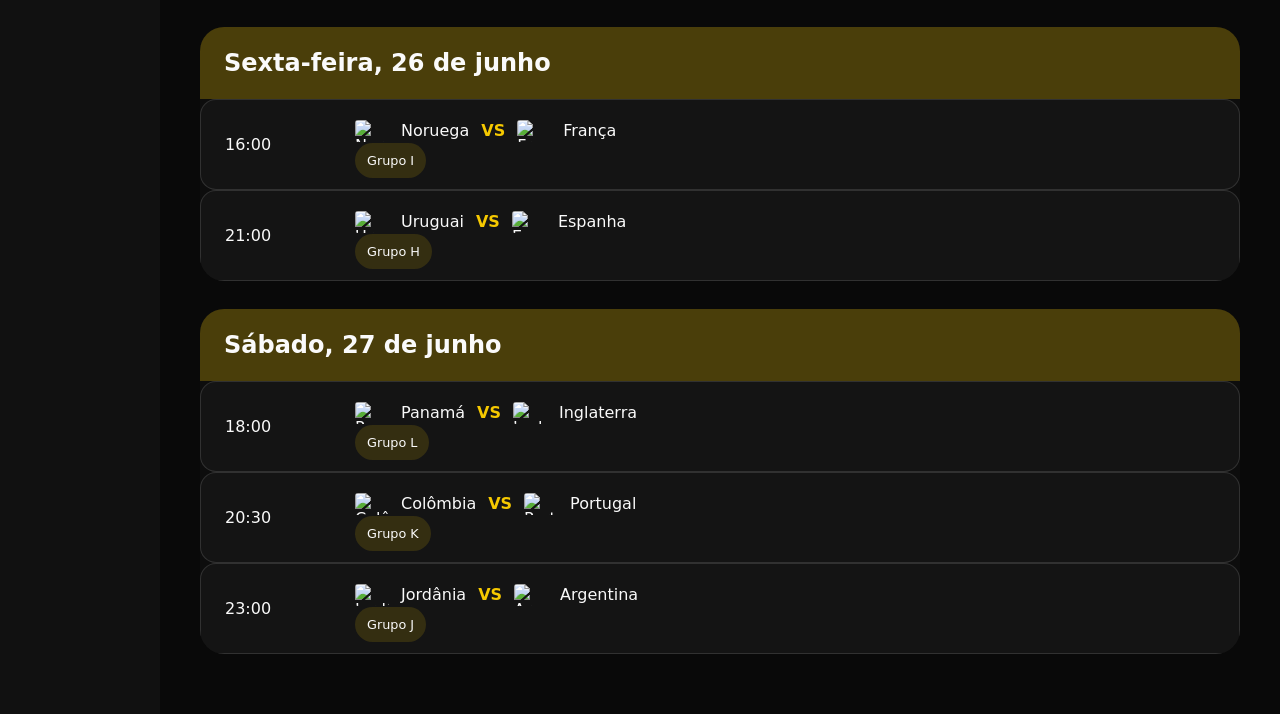
==== commit 7868f373: "Update index.html" ====
--- a/index.html
+++ b/index.html
@@ -3,7 +3,7 @@
 <head>
   <meta charset="UTF-8" />
   <meta name="viewport" content="width=device-width, initial-scale=1.0" />
-  <title>Calendário Copa NAMATA - Estilo Poster</title>
+  <title>Na COPA NAMATA</title>
   <link rel="icon" href="favicon.svg" type="image/svg+xml" />
   <link rel="shortcut icon" href="favicon.svg" />
   <link rel="alternate icon" href="favicon.ico" />
@@ -37,4 +37,4 @@
 
   <script src="poster.js"></script>
 </body>
-</html>+</html>
--- a/styles.css
+++ b/styles.css
@@ -23,13 +23,16 @@
 /* 🔥 BACKGROUND FIXO (FUNCIONA NO IOS) */
 .bg-fixed {
   position: fixed;
-  top: 0;
-  left: 0;
+  inset: 0;
+
   width: 100%;
-  height: 100vh;
+  height: 100dvh; /* 👈 ESSENCIAL (substitui vh bugado do iOS) */
+
   background: url("IMG_0015.PNG") center center / cover no-repeat;
+
   z-index: -2;
   pointer-events: none;
+
   transform: translateZ(0);
   will-change: transform;
 }
@@ -43,13 +46,6 @@
 }
 
 /* 📱 FIX REAL PARA IOS */
-@supports (-webkit-touch-callout: none) {
-  .bg-fixed {
-    position: absolute;
-    height: 120vh;
-    background-position: center top;
-  }
-}
 
 /* 📦 LAYOUT */
 .poster-container {
@@ -200,12 +196,15 @@
   gap: 20px;
   align-items: center;
   padding: 20px 24px;
-}
-
-.event-time {
-  font-size: 1.3rem;
-  font-weight: 700;
-  color: var(--accent);
+
+  border: 1px solid rgba(255, 255, 255, 0.12); /* borda leve e sutil */
+  border-radius: 16px; /* bordas arredondadas */
+  background: rgba(255, 255, 255, 0.03); /* fundo bem clarinho opcional */
+  transition: background 0.3s ease; /* suaviza efeito ao passar mouse */
+}
+
+.poster-event:hover {
+  background: rgba(255, 255, 255, 0.07); /* efeito hover suave */
 }
 
 .event-teams {
@@ -213,12 +212,15 @@
   align-items: center;
   gap: 12px;
   flex-wrap: wrap;
-}
+  margin-bottom: 8px;       /* Pequeno espaçamento abaixo dos times */
+}
+
 
 .team-box {
   display: flex;
   align-items: center;
-  gap: 10px;
+  flex-wrap: wrap;
+  gap: 12px;
 }
 
 .team-flag {
@@ -228,8 +230,9 @@
 }
 
 .poster-group {
-  margin-top: 10px;
-  padding: 6px 12px;
+  margin-top: 16px;          /* Aumenta o espaçamento acima do grupo */
+  flex-basis: 100%;          /* Força a quebra de linha para o grupo */
+  padding: 10px 12px;
   border-radius: 999px;
   background: rgba(246, 201, 0, 0.14);
   font-size: 0.8rem;
@@ -267,4 +270,4 @@
   .poster-header h1 {
     font-size: 2.4rem;
   }
-}+}
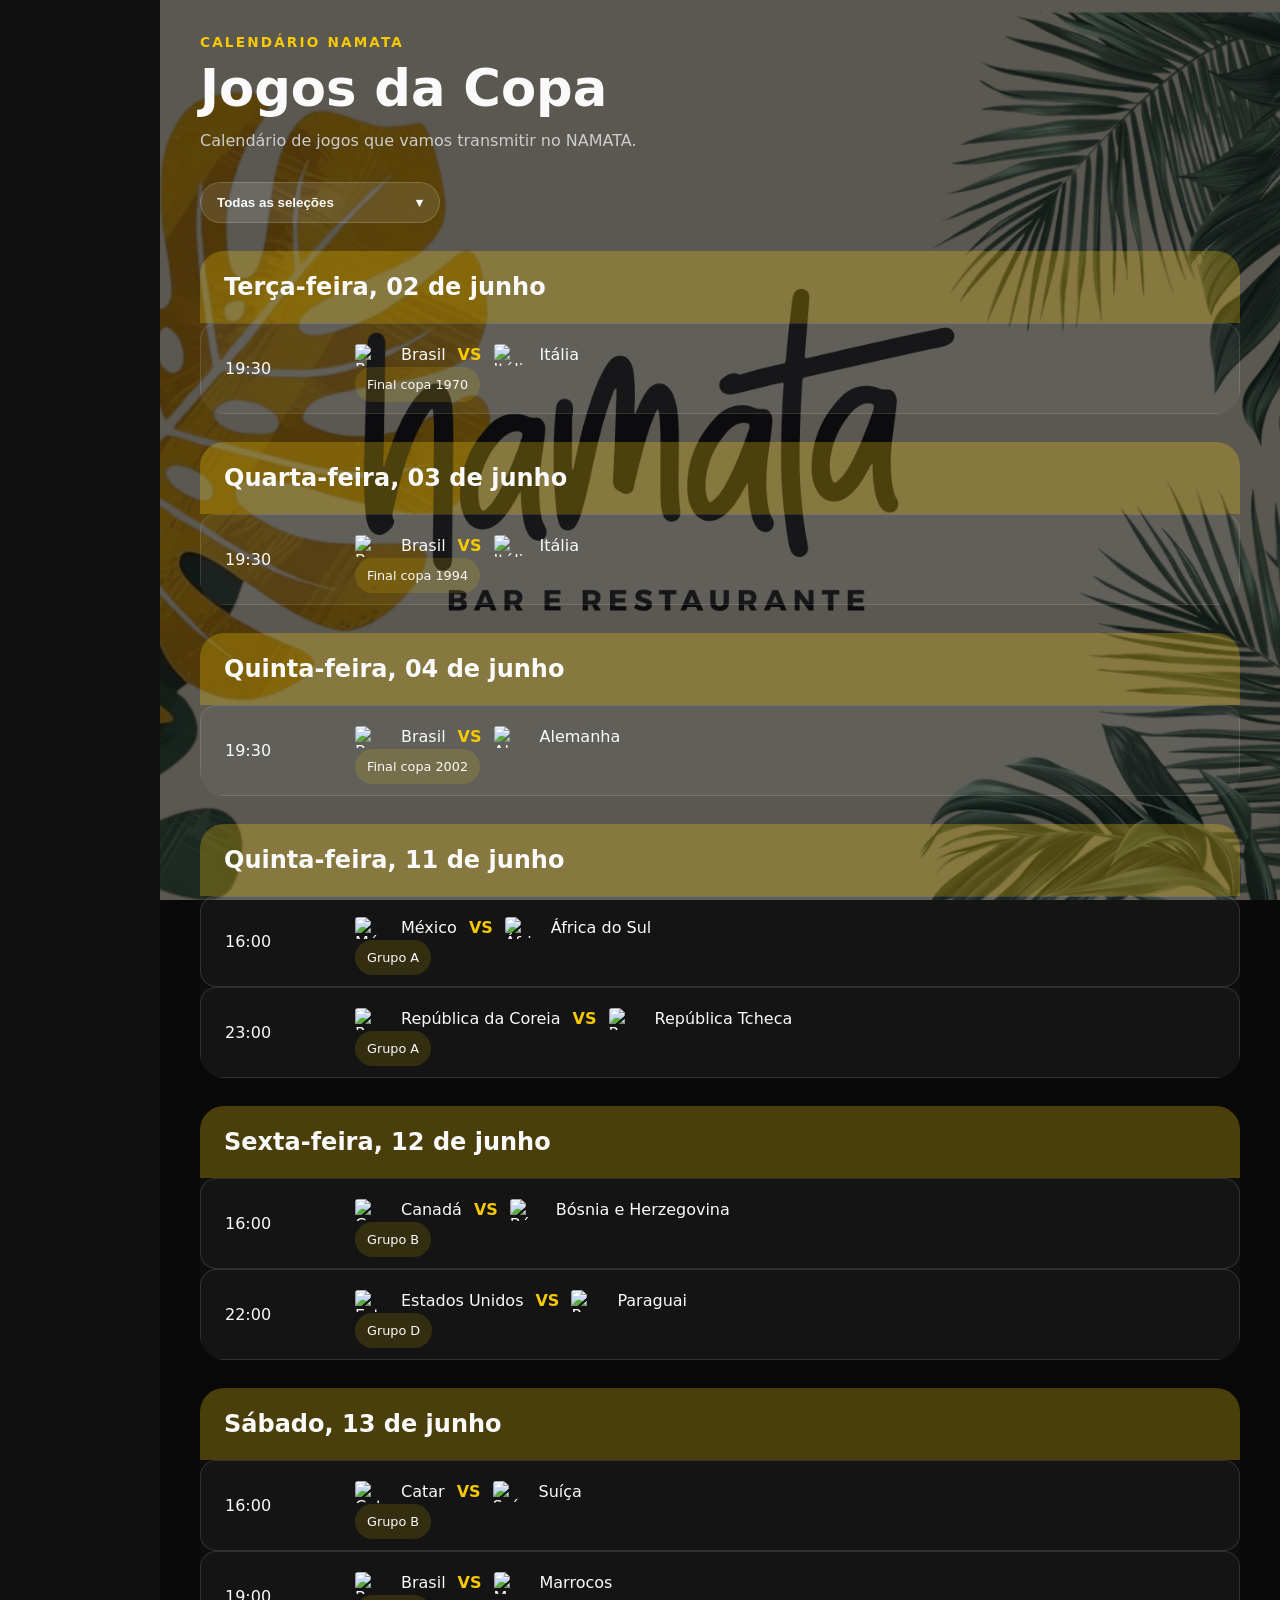
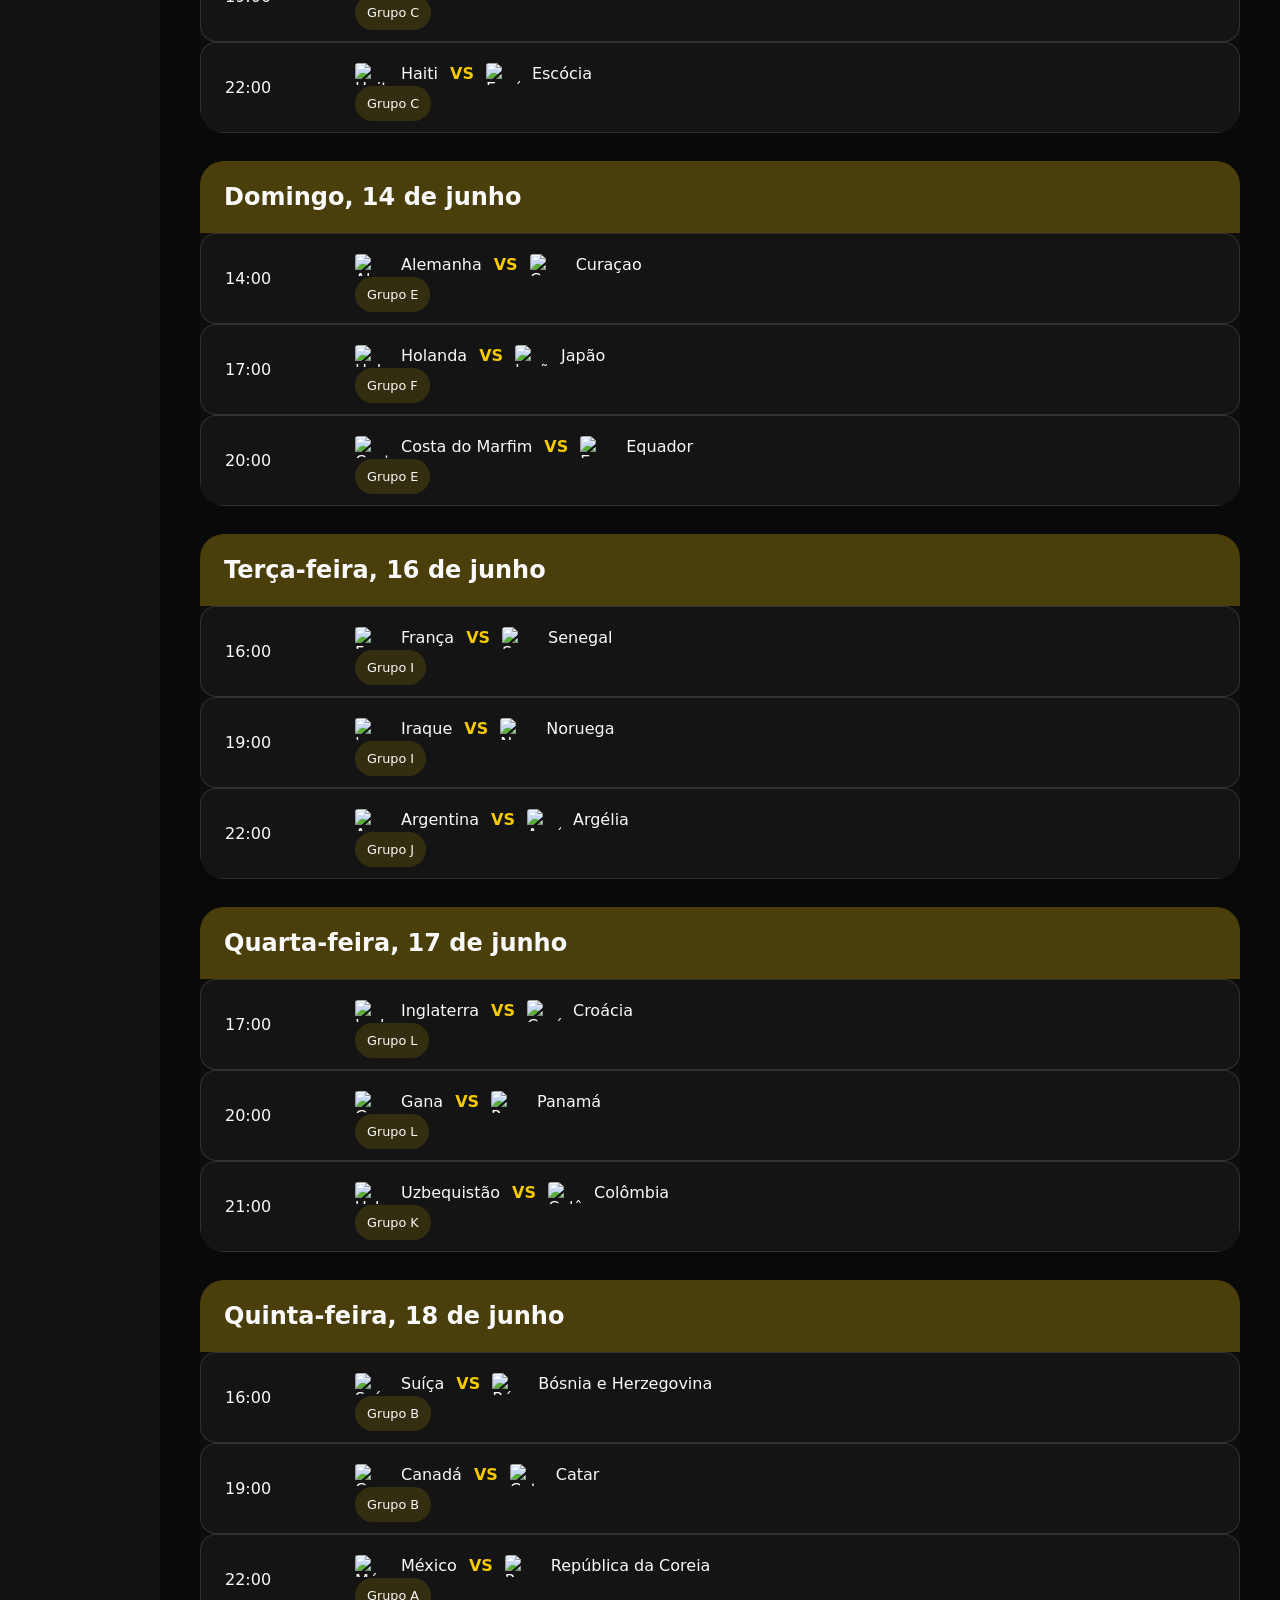
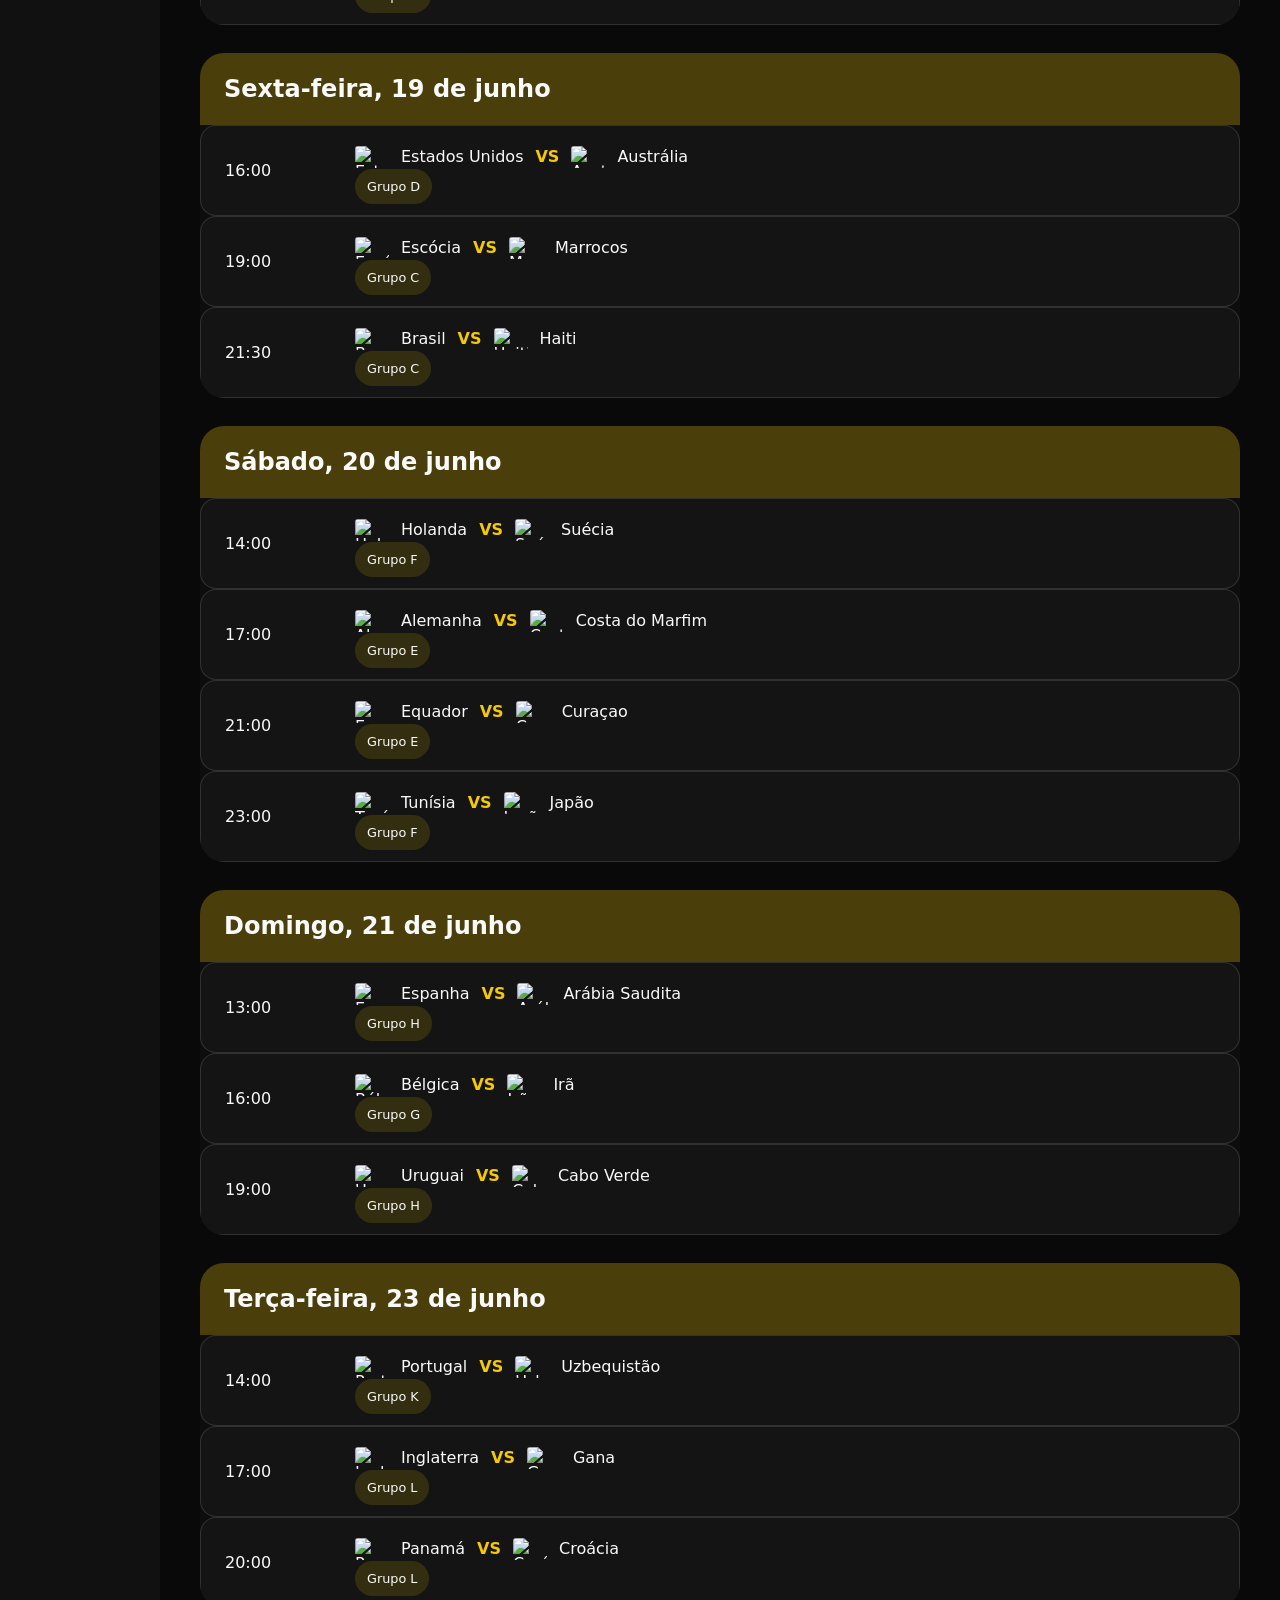
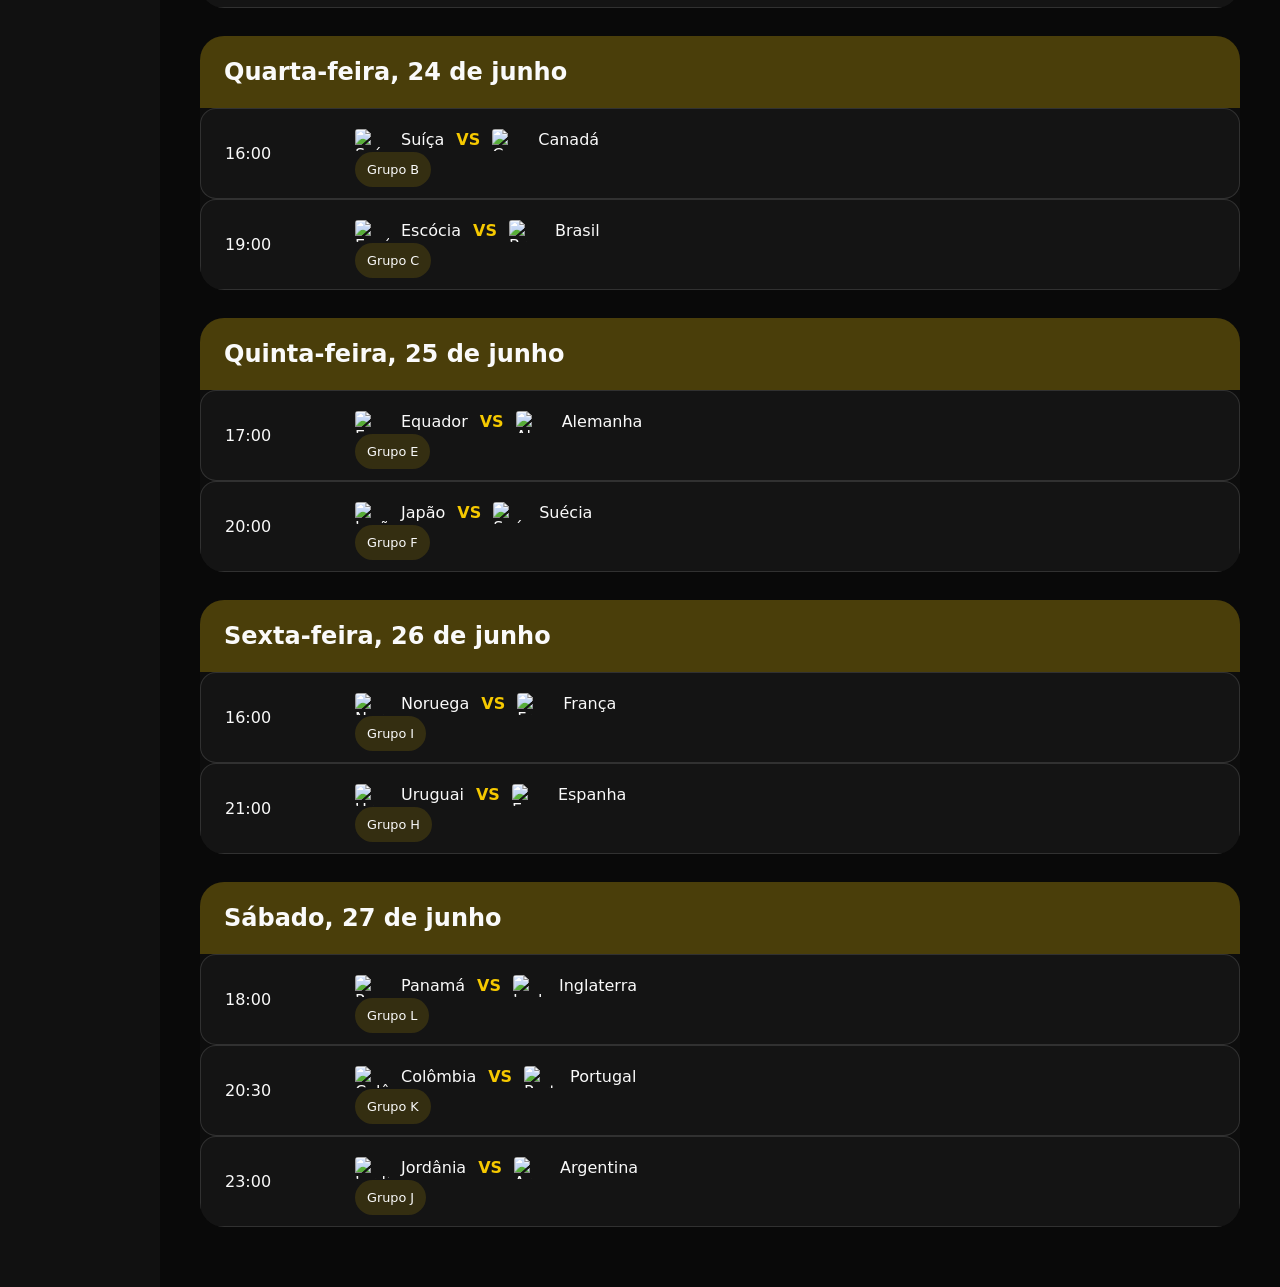
==== commit e2362449: "Update index.html" ====
--- a/index.html
+++ b/index.html
@@ -3,11 +3,12 @@
 <head>
   <meta charset="UTF-8" />
   <meta name="viewport" content="width=device-width, initial-scale=1.0" />
-  <title>Na COPA NAMATA</title>
+  <title>NACOPA NAMATA</title>
   <link rel="icon" href="favicon.svg" type="image/svg+xml" />
   <link rel="shortcut icon" href="favicon.svg" />
   <link rel="alternate icon" href="favicon.ico" />
   <link rel="stylesheet" href="styles.css" />
+  <meta name="google-site-verification" content="c2iuV8caHY8S7Z710KmbpvMk8bf5RmB0DGq7sv2U3r0" />
 </head>
 <body>
   <div class="bg-fixed"></div>
